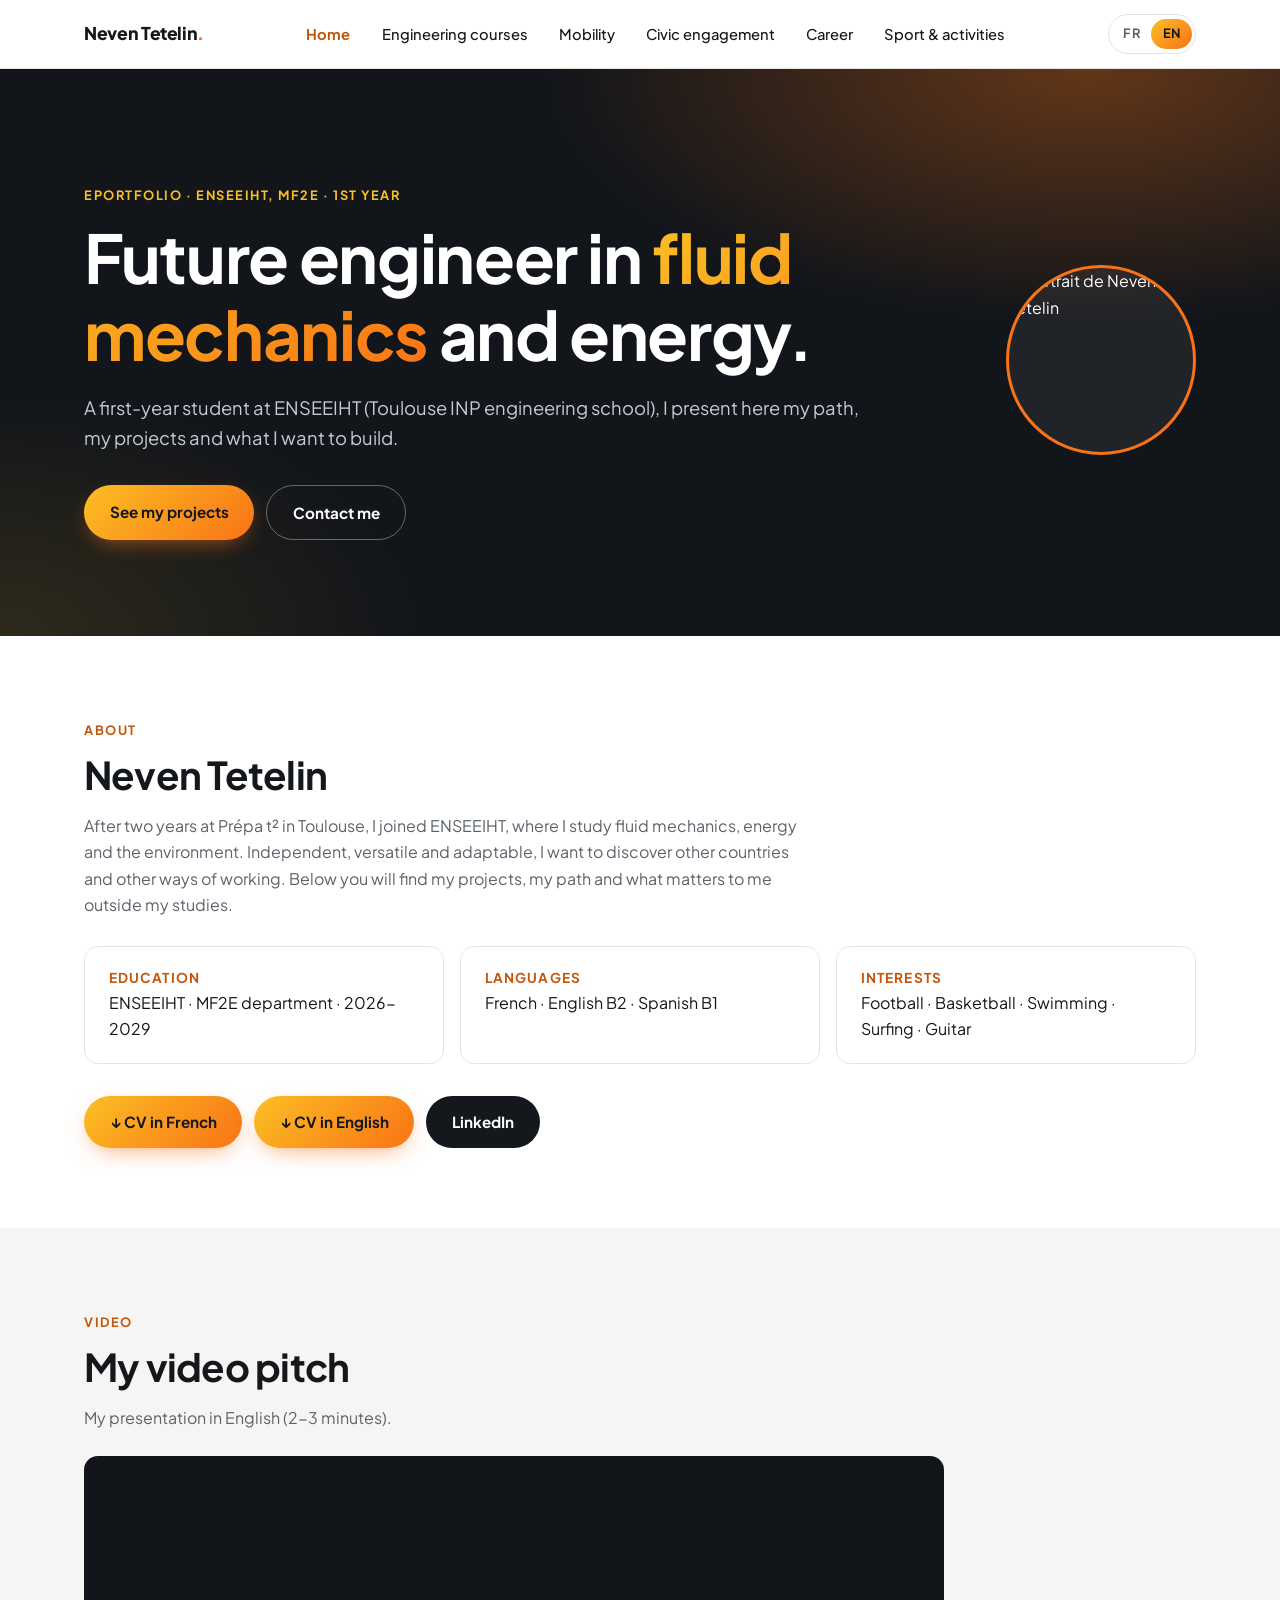
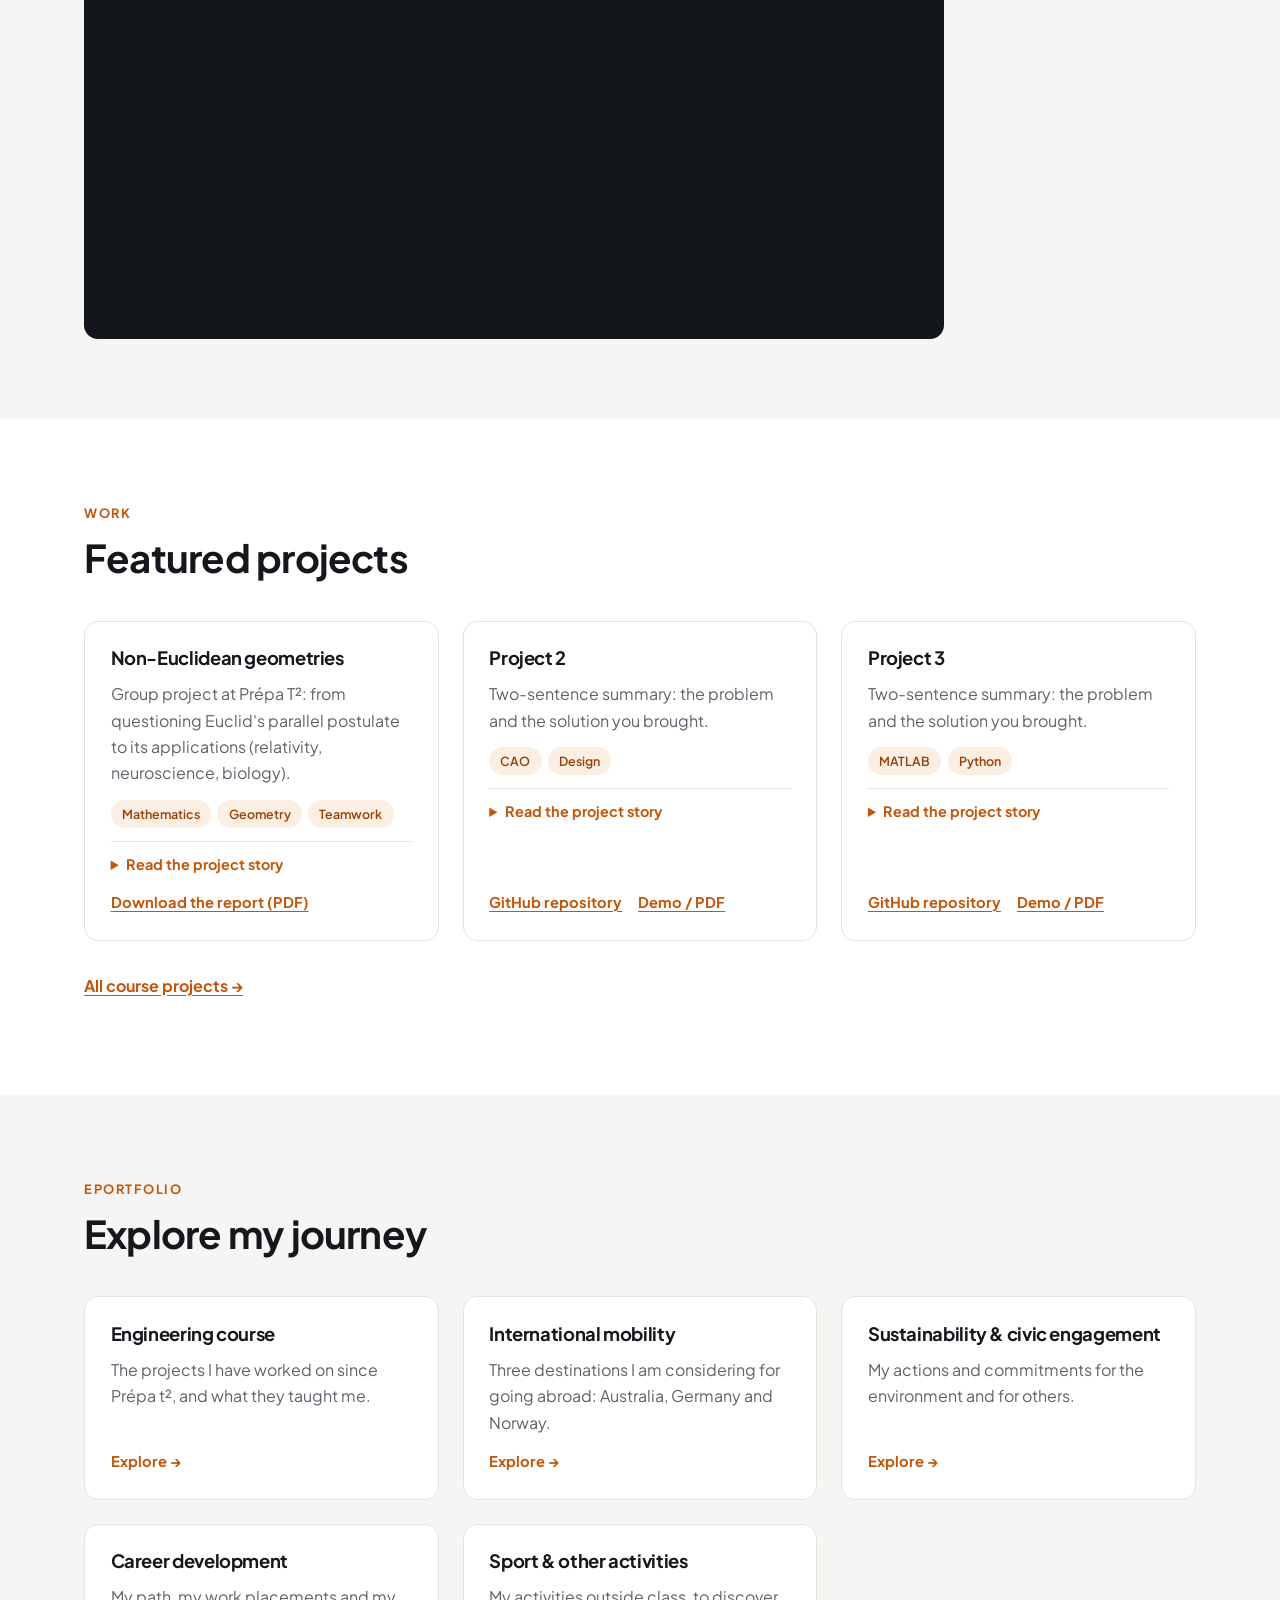
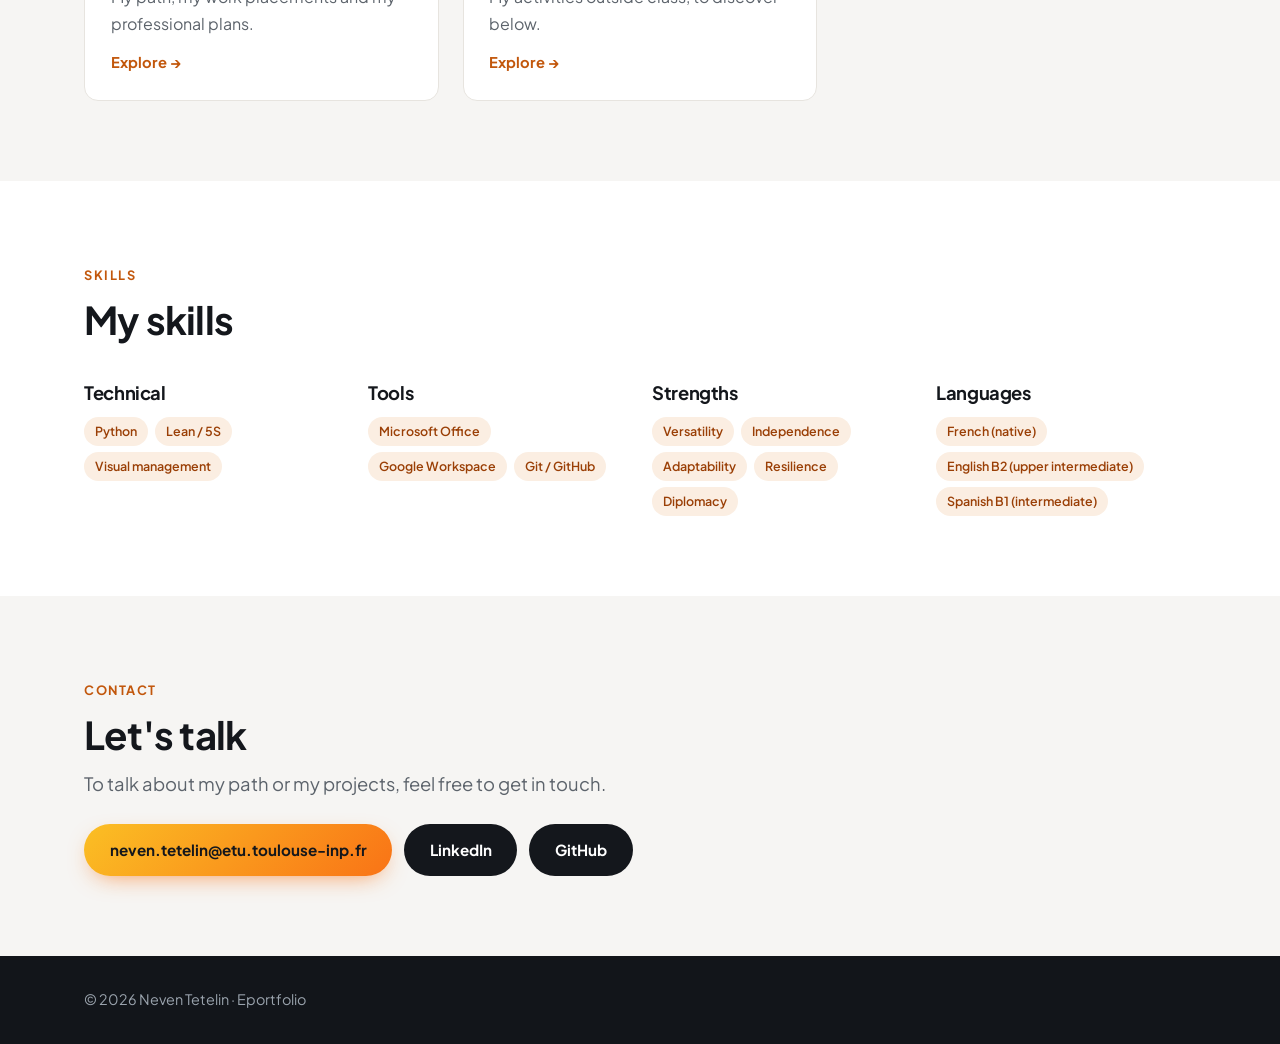
==== index.html @ 9379de65 "Update index.html" ====
<!DOCTYPE html>
<html lang="fr" data-title-fr="Neven Tetelin · Eportfolio" data-title-en="Neven Tetelin · Eportfolio" data-desc-fr="Eportfolio de Neven Tetelin, étudiant ingénieur à l'ENSEEIHT, département MF2E." data-desc-en="Eportfolio of Neven Tetelin, engineering student at ENSEEIHT, MF2E department.">
<head>
  <meta charset="UTF-8">
  <meta name="viewport" content="width=device-width, initial-scale=1">
  <title>Neven Tetelin · Eportfolio</title>
  <meta name="description" content="Eportfolio de Neven Tetelin, étudiant ingénieur à l'ENSEEIHT, département MF2E.">
  <link rel="preconnect" href="https://fonts.googleapis.com">
  <link rel="preconnect" href="https://fonts.gstatic.com" crossorigin>
  <link href="https://fonts.googleapis.com/css2?family=Plus+Jakarta+Sans:wght@400;500;600;700;800&display=swap" rel="stylesheet">
  <link rel="stylesheet" href="main.css">
  <script>(function(){var d=document.documentElement,l;try{l=localStorage.getItem('lang')}catch(e){}if(l!=='fr'&&l!=='en')l=/^fr/i.test(navigator.language)?'fr':'en';d.lang=l;d.classList.add('js')})()</script>
</head>
<body>
  <header class="site-header">
    <div class="wrap bar">
      <a class="brand" href="index.html">Neven Tetelin<span>.</span></a>
      <ul class="menu" id="menu">
      <li><a href="index.html" aria-current="page"><span class="fr">Accueil</span><span class="en">Home</span></a></li>
      <li><a href="cursus.html"><span class="fr">Cursus</span><span class="en">Engineering courses</span></a></li>
      <li><a href="mobilite.html"><span class="fr">Mobilité</span><span class="en">Mobility</span></a></li>
      <li><a href="engagement.html"><span class="fr">Engagement civil</span><span class="en">Civic engagement</span></a></li>
      <li><a href="carriere.html"><span class="fr">Carrière</span><span class="en">Career</span></a></li>
      <li><a href="sport.html"><span class="fr">Sport & activités</span><span class="en">Sport & activities</span></a></li>
      </ul>
      <div class="tools">
        <button class="lang" type="button" aria-label="Switch to English"><span data-l="fr">FR</span><span data-l="en">EN</span></button>
        <button class="toggle" aria-expanded="false" aria-controls="menu"><span></span><span></span><span></span></button>
      </div>
    </div>
  </header>
  <main>
    <section class="hero">
      <div class="wrap">
        <div class="hero-grid">
          <div>
        <span class="eyebrow"><span class="fr">Eportfolio · ENSEEIHT, MF2E · 1re année</span><span class="en">Eportfolio · ENSEEIHT, MF2E · 1st year</span></span>
        <h1><span class="fr">Futur ingénieur en <em>mécanique des fluides</em> et énergétique.</span><span class="en">Future engineer in <em>fluid mechanics</em> and energy.</span></h1>
        <p class="lead"><span class="fr">Étudiant en première année à l'ENSEEIHT, je vous présente ici mon parcours, mes projets et ce que je souhaite construire.</span><span class="en">A first-year student at ENSEEIHT (Toulouse INP engineering school), I present here my path, my projects and what I want to build.</span></p>
        <div class="cta"><a class="btn btn-primary" href="#projets"><span class="fr">Voir mes projets</span><span class="en">See my projects</span></a><a class="btn btn-ghost" href="#contact"><span class="fr">Me contacter</span><span class="en">Contact me</span></a></div>
          </div>
          <figure class="hero-photo">
            <!-- PHOTO : remplace le bloc <div class="placeholder">...</div> par :
                 <img src="images/photo-neven.jpg" alt="Portrait de Neven Tetelin"> -->
            <img src="images/Portrait Neven TETELIN.jpg" alt="Portrait de Neven Tetelin">
          </figure>
        </div>
      </div>
    </section>

    <section id="a-propos">
      <div class="wrap profile">
        <div class="reveal">
          <span class="eyebrow"><span class="fr">À propos</span><span class="en">About</span></span>
          <h2>Neven Tetelin</h2>
          <p><span class="fr">Après deux ans à la Prépa t² de Toulouse, j'ai intégré l'ENSEEIHT, où je me forme à la mécanique des fluides, à l'énergétique et à l'environnement. Autonome, polyvalent et adaptable, j'ai envie de découvrir d'autres pays et d'autres façons de travailler. Vous trouverez plus bas mes projets, mon parcours et ce qui compte pour moi en dehors des études.</span><span class="en">After two years at Prépa t² in Toulouse, I joined ENSEEIHT, where I study fluid mechanics, energy and the environment. Independent, versatile and adaptable, I want to discover other countries and other ways of working. Below you will find my projects, my path and what matters to me outside my studies.</span></p>
          <div class="facts">
            <div class="fact"><strong><span class="fr">Formation</span><span class="en">Education</span></strong><span class="fr">ENSEEIHT · Département MF2E · 2026-2029</span><span class="en">ENSEEIHT · MF2E department · 2026-2029</span></div>
            <div class="fact"><strong><span class="fr">Langues</span><span class="en">Languages</span></strong><span class="fr">Français · Anglais B2 · Espagnol B1</span><span class="en">French · English B2 · Spanish B1</span></div>
            <div class="fact"><strong><span class="fr">Centres d'intérêt</span><span class="en">Interests</span></strong><span class="fr">Football · Basket · Natation · Surf · Guitare</span><span class="en">Football · Basketball · Swimming · Surfing · Guitar</span></div>
          </div>
          <div class="cta actions">
            <a class="btn btn-primary" href="Documents%20Eportfolio/CV_Neven_Tetelin_FR.pdf" download><span class="fr">↓ CV en français</span><span class="en">↓ CV in French</span></a>
            <a class="btn btn-primary" href="Documents%20Eportfolio/CV_Neven_Tetelin_EN.pdf" download><span class="fr">↓ CV en anglais</span><span class="en">↓ CV in English</span></a>
            <a class="btn btn-dark" href="https://www.linkedin.com/in/neven-tetelin-8898a6390" target="_blank" rel="noopener noreferrer">LinkedIn</a>
          </div>
        </div>
      </div>
    </section>

    <section id="video" class="alt">
      <div class="wrap">
        <span class="eyebrow reveal"><span class="fr">Vidéo</span><span class="en">Video</span></span>
        <h2 class="reveal"><span class="fr">Ma présentation en vidéo</span><span class="en">My video pitch</span></h2>
        <p class="reveal" style="color:var(--muted)"><span class="fr">Ma présentation en anglais (2 à 3 minutes).</span><span class="en">My presentation in English (2-3 minutes).</span></p>
        <div class="video reveal">
          <!-- VIDEO : remplace le bloc <div class="placeholder">...</div> par :
               <iframe src="https://www.youtube.com/embed/ID_DE_TA_VIDEO" title="Video pitch" allowfullscreen></iframe> -->
          <iframe src="https://www.youtube.com/embed/1KmlIylDkv8" title="Video pitch" allowfullscreen></iframe>
        </div>
      </div>
    </section>

    <section id="projets">
      <div class="wrap">
        <span class="eyebrow reveal"><span class="fr">Réalisations</span><span class="en">Work</span></span>
        <h2 class="reveal"><span class="fr">Projets à la une</span><span class="en">Featured projects</span></h2>
        <div class="grid reveal">
        <article class="card">
          <h3><span class="fr">Géométries non euclidiennes</span><span class="en">Non-Euclidean geometries</span></h3>
          <p><span class="fr">Projet de groupe à la Prépa T² : de la remise en cause du postulat des parallèles d'Euclide à ses applications (relativité, neurosciences, biologie).</span><span class="en">Group project at Prépa T²: from questioning Euclid's parallel postulate to its applications (relativity, neuroscience, biology).</span></p>
          <ul class="tags"><li><span class="fr">Mathématiques</span><span class="en">Mathematics</span></li><li><span class="fr">Géométrie</span><span class="en">Geometry</span></li><li><span class="fr">Travail d'équipe</span><span class="en">Teamwork</span></li></ul>
          <details><summary><span class="fr">Lire le récit du projet</span><span class="en">Read the project story</span></summary><dl>
            <dt><span class="fr">Contexte</span><span class="en">Context</span></dt><dd><span class="fr">Projet de six étudiants encadré par une tutrice, rendu en avril 2026.</span><span class="en">Six-student project supervised by a tutor, submitted in April 2026.</span></dd>
            <dt><span class="fr">Mon rôle</span><span class="en">My role</span></dt><dd><span class="fr">Recherches individuelles puis mises en commun ; j'ai veillé au respect du timing des séances.</span><span class="en">Individual research then pooling of results; I kept the sessions on schedule.</span></dd>
            <dt><span class="fr">Méthodes</span><span class="en">Methods</span></dt><dd><span class="fr">Recherche bibliographique, démonstrations, modèles de Klein et de Poincaré.</span><span class="en">Literature research, proofs, Klein and Poincaré models.</span></dd>
            <dt><span class="fr">Résultats</span><span class="en">Results</span></dt><dd><span class="fr">Un rapport d'environ 30 pages.</span><span class="en">A report of about 30 pages.</span></dd>
            <dt><span class="fr">Enseignements</span><span class="en">Lessons learned</span></dt><dd><span class="fr">Rendre des concepts abstraits accessibles et s'organiser en équipe.</span><span class="en">Making abstract concepts accessible and organising as a team.</span></dd></dl></details>
          <div class="links"><a href="Documents%20Eportfolio/Projet_G%C3%A9om%C3%A9trie_Non_Euclidienne.pdf" download><span class="fr">Télécharger le rapport (PDF)</span><span class="en">Download the report (PDF)</span></a></div>
        </article>
        <article class="card">
          <h3><span class="fr">Projet 2</span><span class="en">Project 2</span></h3>
          <p><span class="fr">Résumé en deux phrases : le problème posé et la solution apportée.</span><span class="en">Two-sentence summary: the problem and the solution you brought.</span></p>
          <ul class="tags"><li>CAO</li><li><span class="fr">Conception</span><span class="en">Design</span></li></ul>
          <details><summary><span class="fr">Lire le récit du projet</span><span class="en">Read the project story</span></summary><dl>
            <dt><span class="fr">Contexte</span><span class="en">Context</span></dt><dd><span class="fr">Situation de départ, enjeux.</span><span class="en">Starting point and stakes.</span></dd>
            <dt><span class="fr">Mon rôle</span><span class="en">My role</span></dt><dd><span class="fr">Ce que j'ai fait précisément.</span><span class="en">What I did, precisely.</span></dd>
            <dt><span class="fr">Méthodes</span><span class="en">Methods</span></dt><dd><span class="fr">Outils et démarche.</span><span class="en">Tools and approach.</span></dd>
            <dt><span class="fr">Résultats</span><span class="en">Results</span></dt><dd><span class="fr">Livrables et preuves.</span><span class="en">Deliverables and evidence.</span></dd>
            <dt><span class="fr">Enseignements</span><span class="en">Lessons learned</span></dt><dd><span class="fr">Ce que j'ai appris.</span><span class="en">What I learned.</span></dd></dl></details>
          <div class="links"><a href="#"><span class="fr">Dépôt GitHub</span><span class="en">GitHub repository</span></a><a href="#"><span class="fr">Démo / PDF</span><span class="en">Demo / PDF</span></a></div>
        </article>
        <article class="card">
          <h3><span class="fr">Projet 3</span><span class="en">Project 3</span></h3>
          <p><span class="fr">Résumé en deux phrases : le problème posé et la solution apportée.</span><span class="en">Two-sentence summary: the problem and the solution you brought.</span></p>
          <ul class="tags"><li>MATLAB</li><li>Python</li></ul>
          <details><summary><span class="fr">Lire le récit du projet</span><span class="en">Read the project story</span></summary><dl>
            <dt><span class="fr">Contexte</span><span class="en">Context</span></dt><dd><span class="fr">Situation de départ, enjeux.</span><span class="en">Starting point and stakes.</span></dd>
            <dt><span class="fr">Mon rôle</span><span class="en">My role</span></dt><dd><span class="fr">Ce que j'ai fait précisément.</span><span class="en">What I did, precisely.</span></dd>
            <dt><span class="fr">Méthodes</span><span class="en">Methods</span></dt><dd><span class="fr">Outils et démarche.</span><span class="en">Tools and approach.</span></dd>
            <dt><span class="fr">Résultats</span><span class="en">Results</span></dt><dd><span class="fr">Livrables et preuves.</span><span class="en">Deliverables and evidence.</span></dd>
            <dt><span class="fr">Enseignements</span><span class="en">Lessons learned</span></dt><dd><span class="fr">Ce que j'ai appris.</span><span class="en">What I learned.</span></dd></dl></details>
          <div class="links"><a href="#"><span class="fr">Dépôt GitHub</span><span class="en">GitHub repository</span></a><a href="#"><span class="fr">Démo / PDF</span><span class="en">Demo / PDF</span></a></div>
        </article>
        </div>
        <p class="reveal" style="margin-top:2rem"><a href="cursus.html"><strong><span class="fr">Tous les projets du cursus →</span><span class="en">All course projects →</span></strong></a></p>
      </div>
    </section>

    <section id="rubriques" class="alt">
      <div class="wrap">
        <span class="eyebrow reveal">Eportfolio</span>
        <h2 class="reveal"><span class="fr">Explorer mon parcours</span><span class="en">Explore my journey</span></h2>
        <div class="grid reveal">
        <a class="card" href="cursus.html" style="text-decoration:none"><h3 style="color:var(--ink)"><span class="fr">Cursus ingénieur</span><span class="en">Engineering course</span></h3><p><span class="fr">Les projets menés depuis la prépa, et ce qu'ils m'ont appris.</span><span class="en">The projects I have worked on since Prépa t², and what they taught me.</span></p><span class="links"><span class="fr">Découvrir →</span><span class="en">Explore →</span></span></a>
        <a class="card" href="mobilite.html" style="text-decoration:none"><h3 style="color:var(--ink)"><span class="fr">Mobilité internationale</span><span class="en">International mobility</span></h3><p><span class="fr">Trois destinations que j'envisage pour partir à l'étranger : l'Australie, l'Allemagne et la Norvège.</span><span class="en">Three destinations I am considering for going abroad: Australia, Germany and Norway.</span></p><span class="links"><span class="fr">Découvrir →</span><span class="en">Explore →</span></span></a>
        <a class="card" href="engagement.html" style="text-decoration:none"><h3 style="color:var(--ink)"><span class="fr">Développement durable & engagement citoyen</span><span class="en">Sustainability & civic engagement</span></h3><p><span class="fr">Mes actions et engagements en faveur de l'environnement et des autres.</span><span class="en">My actions and commitments for the environment and for others.</span></p><span class="links"><span class="fr">Découvrir →</span><span class="en">Explore →</span></span></a>
        <a class="card" href="carriere.html" style="text-decoration:none"><h3 style="color:var(--ink)"><span class="fr">Développement de carrière</span><span class="en">Career development</span></h3><p><span class="fr">Mon parcours, mes stages et mes projets professionnels.</span><span class="en">My path, my work placements and my professional plans.</span></p><span class="links"><span class="fr">Découvrir →</span><span class="en">Explore →</span></span></a>
        <a class="card" href="sport.html" style="text-decoration:none"><h3 style="color:var(--ink)"><span class="fr">Sport & autres activités</span><span class="en">Sport & other activities</span></h3><p><span class="fr">Mes activités en dehors des cours, à découvrir ci-dessous.</span><span class="en">My activities outside class, to discover below.</span></p><span class="links"><span class="fr">Découvrir →</span><span class="en">Explore →</span></span></a>
        </div>
      </div>
    </section>

    <section id="competences">
      <div class="wrap">
        <span class="eyebrow reveal"><span class="fr">Compétences</span><span class="en">Skills</span></span>
        <h2 class="reveal"><span class="fr">Mes compétences</span><span class="en">My skills</span></h2>
        <div class="skills reveal">
          <div><h3><span class="fr">Techniques</span><span class="en">Technical</span></h3><ul class="tags"><li>Python</li><li>Lean / 5S</li><li><span class="fr">Management visuel</span><span class="en">Visual management</span></li></ul></div>
          <div><h3><span class="fr">Outils</span><span class="en">Tools</span></h3><ul class="tags"><li>Microsoft Office</li><li>Google Workspace</li><li>Git / GitHub</li></ul></div>
          <div><h3><span class="fr">Qualités</span><span class="en">Strengths</span></h3><ul class="tags"><li><span class="fr">Polyvalence</span><span class="en">Versatility</span></li><li><span class="fr">Autonomie</span><span class="en">Independence</span></li><li><span class="fr">Adaptabilité</span><span class="en">Adaptability</span></li><li><span class="fr">Résilience</span><span class="en">Resilience</span></li><li><span class="fr">Diplomatie</span><span class="en">Diplomacy</span></li></ul></div>
          <div><h3><span class="fr">Langues</span><span class="en">Languages</span></h3><ul class="tags"><li><span class="fr">Français (natif)</span><span class="en">French (native)</span></li><li><span class="fr">Anglais B2 (bon niveau)</span><span class="en">English B2 (upper intermediate)</span></li><li><span class="fr">Espagnol B1 (niveau intermédiaire)</span><span class="en">Spanish B1 (intermediate)</span></li></ul></div>
        </div>
      </div>
    </section>

    <section id="contact" class="alt">
      <div class="wrap reveal">
        <span class="eyebrow">Contact</span>
        <h2><span class="fr">Échangeons</span><span class="en">Let's talk</span></h2>
        <p class="lead"><span class="fr">Pour échanger sur mon parcours ou mes projets, n'hésitez pas à me contacter.</span><span class="en">To talk about my path or my projects, feel free to get in touch.</span></p>
        <div class="cta actions" style="margin-top:1.5rem">
          <a class="btn btn-primary" href="mailto:neven.tetelin@etu.toulouse-inp.fr">neven.tetelin@etu.toulouse-inp.fr</a>
          <a class="btn btn-dark" href="https://www.linkedin.com/in/neven-tetelin-8898a6390" target="_blank" rel="noopener noreferrer">LinkedIn</a>
          <a class="btn btn-dark" href="https://github.com/NevenTL" target="_blank" rel="noopener noreferrer">GitHub</a>
        </div>
      </div>
    </section>
  </main>

  <footer>
    <div class="wrap"><p>© <span data-year></span> Neven Tetelin · Eportfolio</p></div>
  </footer>
  <script src="main.js"></script>
</body>
</html>
---- main.css ----
/* ===== Variables : change l'identité du site ici ===== */
:root{--ink:#14171c;--muted:#5c636b;--bg:#fff;--soft:#f6f5f3;--line:#e7e4df;
--accent:#c2570c;--glow:#f97316;--grad:linear-gradient(135deg,#fbbf24,#f97316);
--w:1160px;--r:14px;--font:"Plus Jakarta Sans",system-ui,-apple-system,"Segoe UI",sans-serif}
*{box-sizing:border-box}
html{scroll-behavior:smooth;scroll-padding-top:5rem}
body{margin:0;font-family:var(--font);color:var(--ink);background:var(--bg);line-height:1.65;-webkit-font-smoothing:antialiased}
img{max-width:100%;height:auto}
a{color:var(--accent);text-underline-offset:3px}
a:focus-visible,button:focus-visible,summary:focus-visible{outline:3px solid var(--glow);outline-offset:2px}
.wrap{max-width:var(--w);margin:0 auto;padding:0 1.5rem}
h1,h2,h3{line-height:1.15;letter-spacing:-.02em;margin:0}
h2{font-size:clamp(1.7rem,3.5vw,2.4rem);margin-bottom:.75rem}
h3{font-size:1.15rem}
section{padding:5rem 0}
.alt{background:var(--soft)}
.eyebrow{display:inline-block;font-size:.8rem;font-weight:700;letter-spacing:.12em;text-transform:uppercase;color:var(--accent);margin-bottom:.75rem}
.lead{font-size:1.15rem;color:var(--muted);max-width:60ch;margin:0}

/* ===== Navigation ===== */
.site-header{position:sticky;top:0;z-index:50;background:rgba(255,255,255,.88);backdrop-filter:blur(12px);border-bottom:1px solid var(--line)}
.bar{display:flex;align-items:center;justify-content:space-between;height:68px}
.brand{font-weight:800;font-size:1.1rem;color:var(--ink);text-decoration:none;letter-spacing:-.02em}
.brand span{color:var(--glow)}
.menu{display:flex;gap:.25rem;list-style:none;margin:0;padding:0}
.menu a{display:block;padding:.5rem .85rem;border-radius:8px;color:var(--ink);font-size:.92rem;font-weight:500;text-decoration:none;transition:background .2s}
.menu a:hover{background:var(--soft)}
.menu a[aria-current=page]{color:var(--accent);font-weight:700}
.toggle{display:none;background:none;border:1px solid var(--line);border-radius:8px;padding:.5rem .6rem;cursor:pointer}
.toggle span{display:block;width:20px;height:2px;background:var(--ink);margin:4px 0;transition:.25s}
.toggle[aria-expanded=true] span:nth-child(1){transform:translateY(6px) rotate(45deg)}
.toggle[aria-expanded=true] span:nth-child(2){opacity:0}
.toggle[aria-expanded=true] span:nth-child(3){transform:translateY(-6px) rotate(-45deg)}
@media(max-width:1100px){
.toggle{display:block}
.menu{display:none;position:absolute;top:68px;left:0;right:0;flex-direction:column;background:#fff;padding:.75rem 1.5rem 1rem;border-bottom:1px solid var(--line)}
.menu.open{display:flex}}

/* ===== Hero ===== */
.hero{background:radial-gradient(900px 420px at 85% 0%,rgba(249,115,22,.35),transparent 60%),radial-gradient(700px 400px at 0% 100%,rgba(251,191,36,.12),transparent 60%),#12151a;color:#fff;padding:7rem 0 6rem}
.hero.small{padding:4.5rem 0 3.5rem}
.hero h1{font-size:clamp(2.3rem,6vw,4.2rem);max-width:17ch}
.hero.small h1{font-size:clamp(1.9rem,4.5vw,3rem);max-width:none}
.hero h1 em{font-style:normal;background:var(--grad);-webkit-background-clip:text;background-clip:text;color:transparent}
.hero .eyebrow{color:#fbbf24}
.hero .lead{color:#c5cbd3;margin:1.25rem 0 2rem}
.hero.small .lead{margin-bottom:0}
.cta{display:flex;flex-wrap:wrap;gap:.75rem}
.btn{display:inline-block;padding:.85rem 1.6rem;border:0;border-radius:999px;font:inherit;font-weight:700;font-size:.95rem;text-decoration:none;cursor:pointer;transition:transform .2s,box-shadow .2s,background .2s}
.btn-primary{background:var(--grad);color:var(--ink);box-shadow:0 8px 24px -10px rgba(249,115,22,.8)}
.btn-primary:hover{transform:translateY(-2px);box-shadow:0 14px 30px -10px rgba(249,115,22,.9)}
.btn-ghost{border:1.5px solid rgba(255,255,255,.35);color:#fff}
.btn-ghost:hover{background:rgba(255,255,255,.1)}

/* ===== À propos ===== */
.about{display:grid;grid-template-columns:1.3fr 1fr;gap:3rem;align-items:start}
.about p{color:var(--muted)}
.facts{display:grid;gap:1rem}
.fact{padding:1.25rem 1.5rem;border:1px solid var(--line);border-radius:var(--r);background:#fff}
.fact strong{display:block;color:var(--accent);font-size:.85rem;text-transform:uppercase;letter-spacing:.08em}
@media(max-width:800px){.about,.contact{grid-template-columns:1fr}}

/* ===== Cartes ===== */
.grid{display:grid;grid-template-columns:repeat(auto-fill,minmax(290px,1fr));gap:1.5rem;margin-top:2.5rem}
.card{display:flex;flex-direction:column;gap:.8rem;background:#fff;border:1px solid var(--line);border-radius:var(--r);padding:1.6rem;transition:transform .25s,box-shadow .25s,border-color .25s}
.card:hover{transform:translateY(-4px);box-shadow:0 18px 40px -20px rgba(20,23,28,.3);border-color:#f3c9a6}
.card p{margin:0;color:var(--muted)}
.card.empty{border-style:dashed;background:transparent}
.card.empty:hover{transform:none;box-shadow:none;border-color:var(--line)}
.links{display:flex;flex-wrap:wrap;gap:1rem;margin-top:auto;font-weight:700;font-size:.92rem}
.tags{display:flex;flex-wrap:wrap;gap:.4rem;list-style:none;margin:0;padding:0}
.tags li{font-size:.78rem;font-weight:600;padding:.25rem .7rem;border-radius:999px;background:#fbeee2;color:#9a3f06}
details{border-top:1px solid var(--line);padding-top:.7rem}
summary{cursor:pointer;font-weight:700;font-size:.9rem;color:var(--accent)}
details dl{display:grid;gap:.6rem;margin:.9rem 0 0}
details dt{font-weight:700;font-size:.75rem;text-transform:uppercase;letter-spacing:.08em}
details dd{margin:0;color:var(--muted);font-size:.93rem}
.skills{display:grid;grid-template-columns:repeat(auto-fit,minmax(240px,1fr));gap:1.5rem;margin-top:2.5rem}
.skills h3{margin-bottom:.9rem}
.pills{display:flex;flex-wrap:wrap;gap:.5rem;list-style:none;margin:2rem 0 0;padding:0}
.pills a{display:inline-block;padding:.35rem 1rem;border:1px solid var(--line);border-radius:999px;font-size:.9rem;font-weight:600;color:var(--ink);text-decoration:none;transition:.2s}
.pills a:hover{border-color:var(--glow);color:var(--accent);background:#fff7ed}

/* ===== Contact ===== */
.contact{display:grid;grid-template-columns:1fr 1.2fr;gap:3rem}
.contact ul{list-style:none;padding:0;margin:1.5rem 0 0;display:grid;gap:.6rem;font-weight:600}
form{display:grid;gap:1rem}
label{display:grid;gap:.35rem;font-weight:600;font-size:.9rem}
input,textarea{font:inherit;padding:.8rem 1rem;border:1px solid var(--line);border-radius:10px;background:#fff;color:var(--ink)}
input:focus,textarea:focus{outline:3px solid #fed7aa;border-color:var(--glow)}
form .btn{justify-self:start}

/* ===== Pied de page ===== */
footer{background:#12151a;color:#9aa3ad;padding:2rem 0;font-size:.9rem}
footer p{margin:0}

/* ===== Animations au scroll ===== */
.js .reveal{opacity:0;transform:translateY(18px);transition:opacity .6s ease,transform .6s ease}
.js .reveal.in{opacity:1;transform:none}
@media(prefers-reduced-motion:reduce){*{transition:none!important;scroll-behavior:auto!important}.js .reveal{opacity:1;transform:none}}
@media(max-width:600px){section{padding:3.5rem 0}.hero{padding:4.5rem 0 4rem}}

/* ===== Langues FR / EN ===== */
html[lang=fr] .en,html[lang=en] .fr{display:none}
.tools{display:flex;align-items:center;gap:.5rem}
.lang{display:inline-flex;align-items:center;padding:.2rem;border:1px solid var(--line);border-radius:999px;background:#fff;font:inherit;cursor:pointer;transition:border-color .2s}
.lang:hover{border-color:var(--glow)}
.lang:focus-visible{outline:3px solid var(--glow);outline-offset:2px}
.lang span{padding:.3rem .7rem;border-radius:999px;font-size:.8rem;font-weight:700;letter-spacing:.04em;color:var(--muted);transition:background .25s,color .25s}
.lang span.on{background:var(--grad);color:var(--ink)}

/* ===== Boutons de rubrique sur fond sombre (hero) ===== */
.hero .pills a{color:#e8ebef;border-color:rgba(255,255,255,.35);background:transparent}
.hero .pills a:hover,.hero .pills a:focus-visible{color:var(--ink);background:var(--grad);border-color:transparent}

/* ===== Chiffres clés (durées de pratique) ===== */
.card p.stat{font-size:1.7rem;font-weight:800;letter-spacing:-.02em;line-height:1.1;color:var(--accent)}

/* ===== Présentation : photo, boutons, vidéo ===== */
.hero-grid{display:grid;grid-template-columns:1fr auto;gap:3rem;align-items:center}
.hero-photo{margin:0;width:190px;aspect-ratio:1;border-radius:50%;overflow:hidden;border:3px solid var(--glow);background:rgba(255,255,255,.06)}
.hero-photo img{width:100%;height:100%;object-fit:cover;display:block}
.placeholder{width:100%;height:100%;display:flex;flex-direction:column;align-items:center;justify-content:center;gap:.6rem;color:var(--muted);font-weight:600;font-size:.85rem;border:2px dashed #d8d3cc;border-radius:inherit}
.placeholder svg{width:72px;height:72px;fill:#cfc9c1}
.hero-photo .placeholder{border:0;color:#c5cbd3}
.hero-photo .placeholder svg{width:64px;height:64px;fill:rgba(255,255,255,.4)}
.profile p{color:var(--muted);max-width:60ch}
.profile .facts{grid-template-columns:repeat(auto-fit,minmax(220px,1fr));margin:1.75rem 0 2rem}
.profile .actions{margin-top:0}
.video{max-width:860px;margin-top:1.5rem;aspect-ratio:16/9;border-radius:var(--r);overflow:hidden;background:#12151a}
.video iframe,.video video{width:100%;height:100%;border:0;display:block}
.video .placeholder{color:#9aa3ad;border-color:#3a414b}
.video .placeholder svg{fill:#f97316;width:64px;height:64px}
.btn-dark{background:var(--ink);color:#fff}
.btn-dark:hover{background:#2b3139;color:#fff;transform:translateY(-2px)}
.btn-primary:hover{background:var(--grad)}
@media(max-width:800px){.hero-grid{grid-template-columns:1fr;gap:1.75rem}.hero-photo{order:-1;width:140px}}
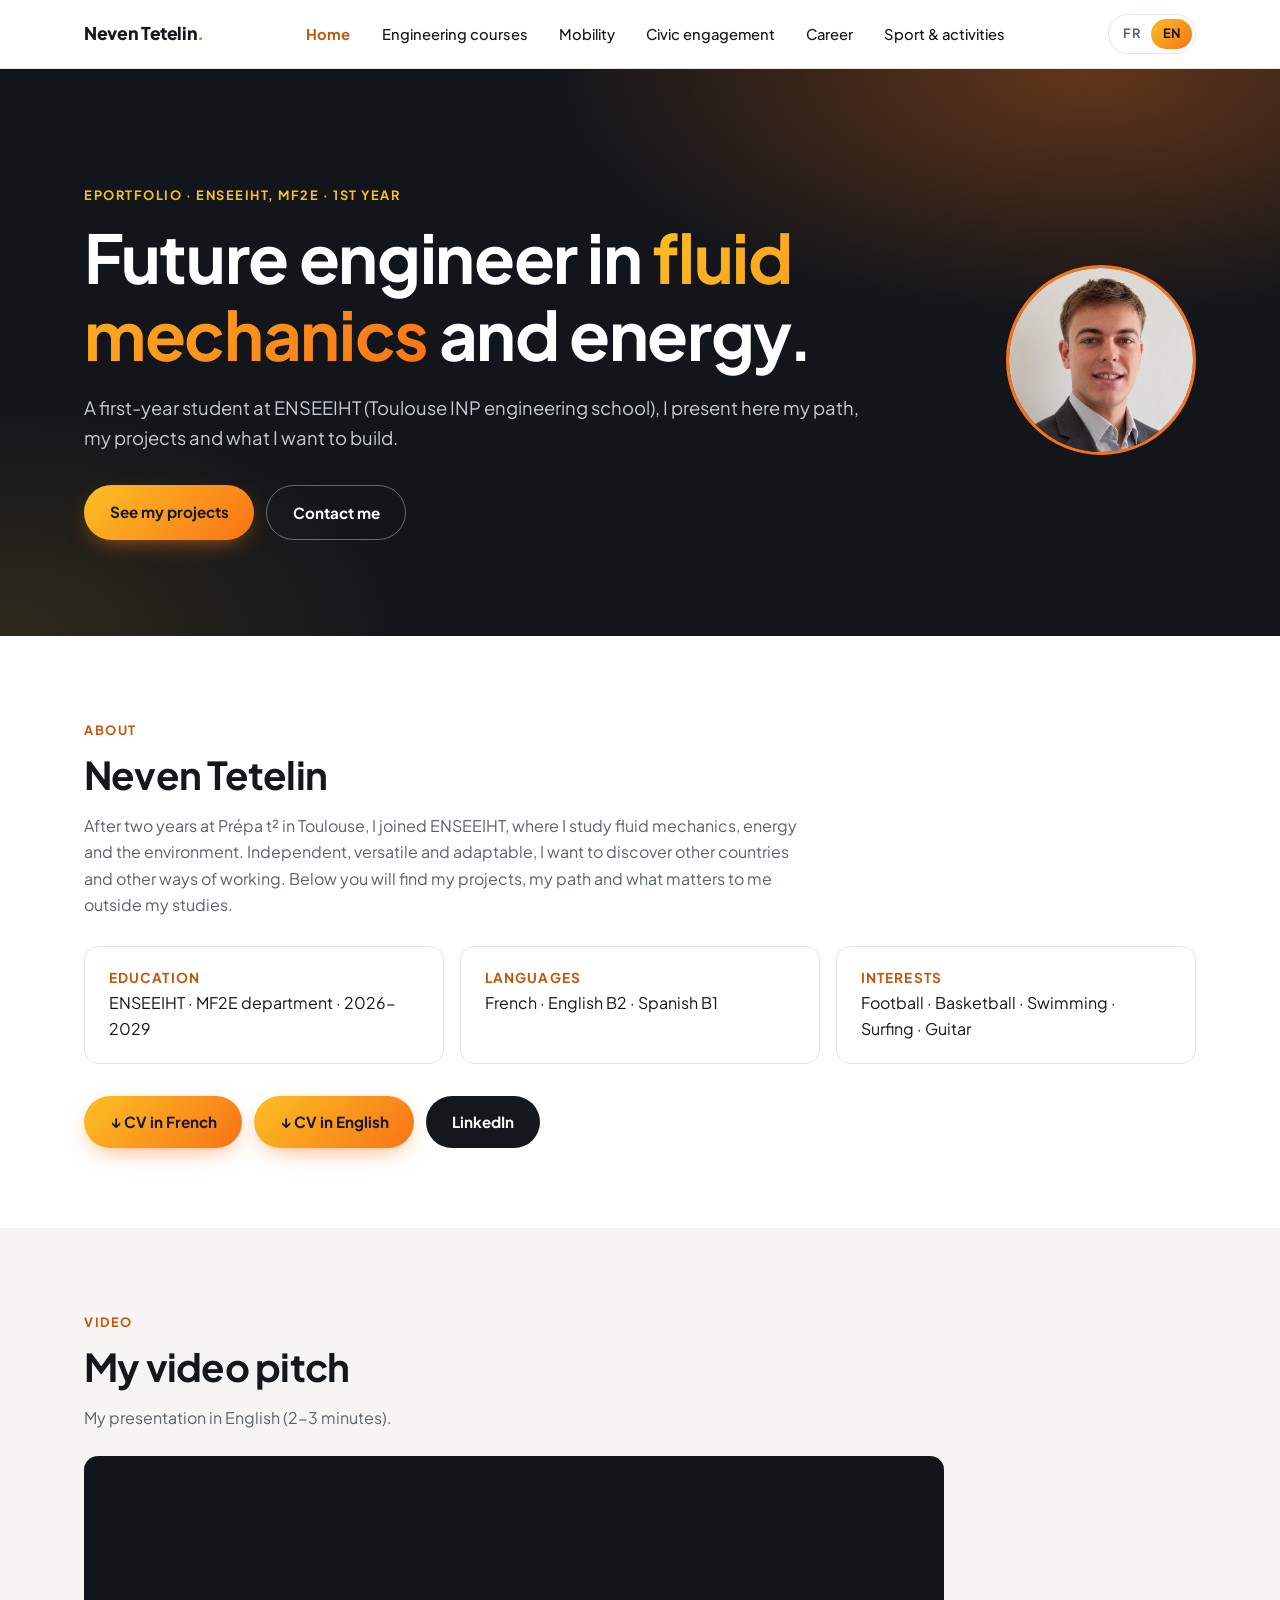
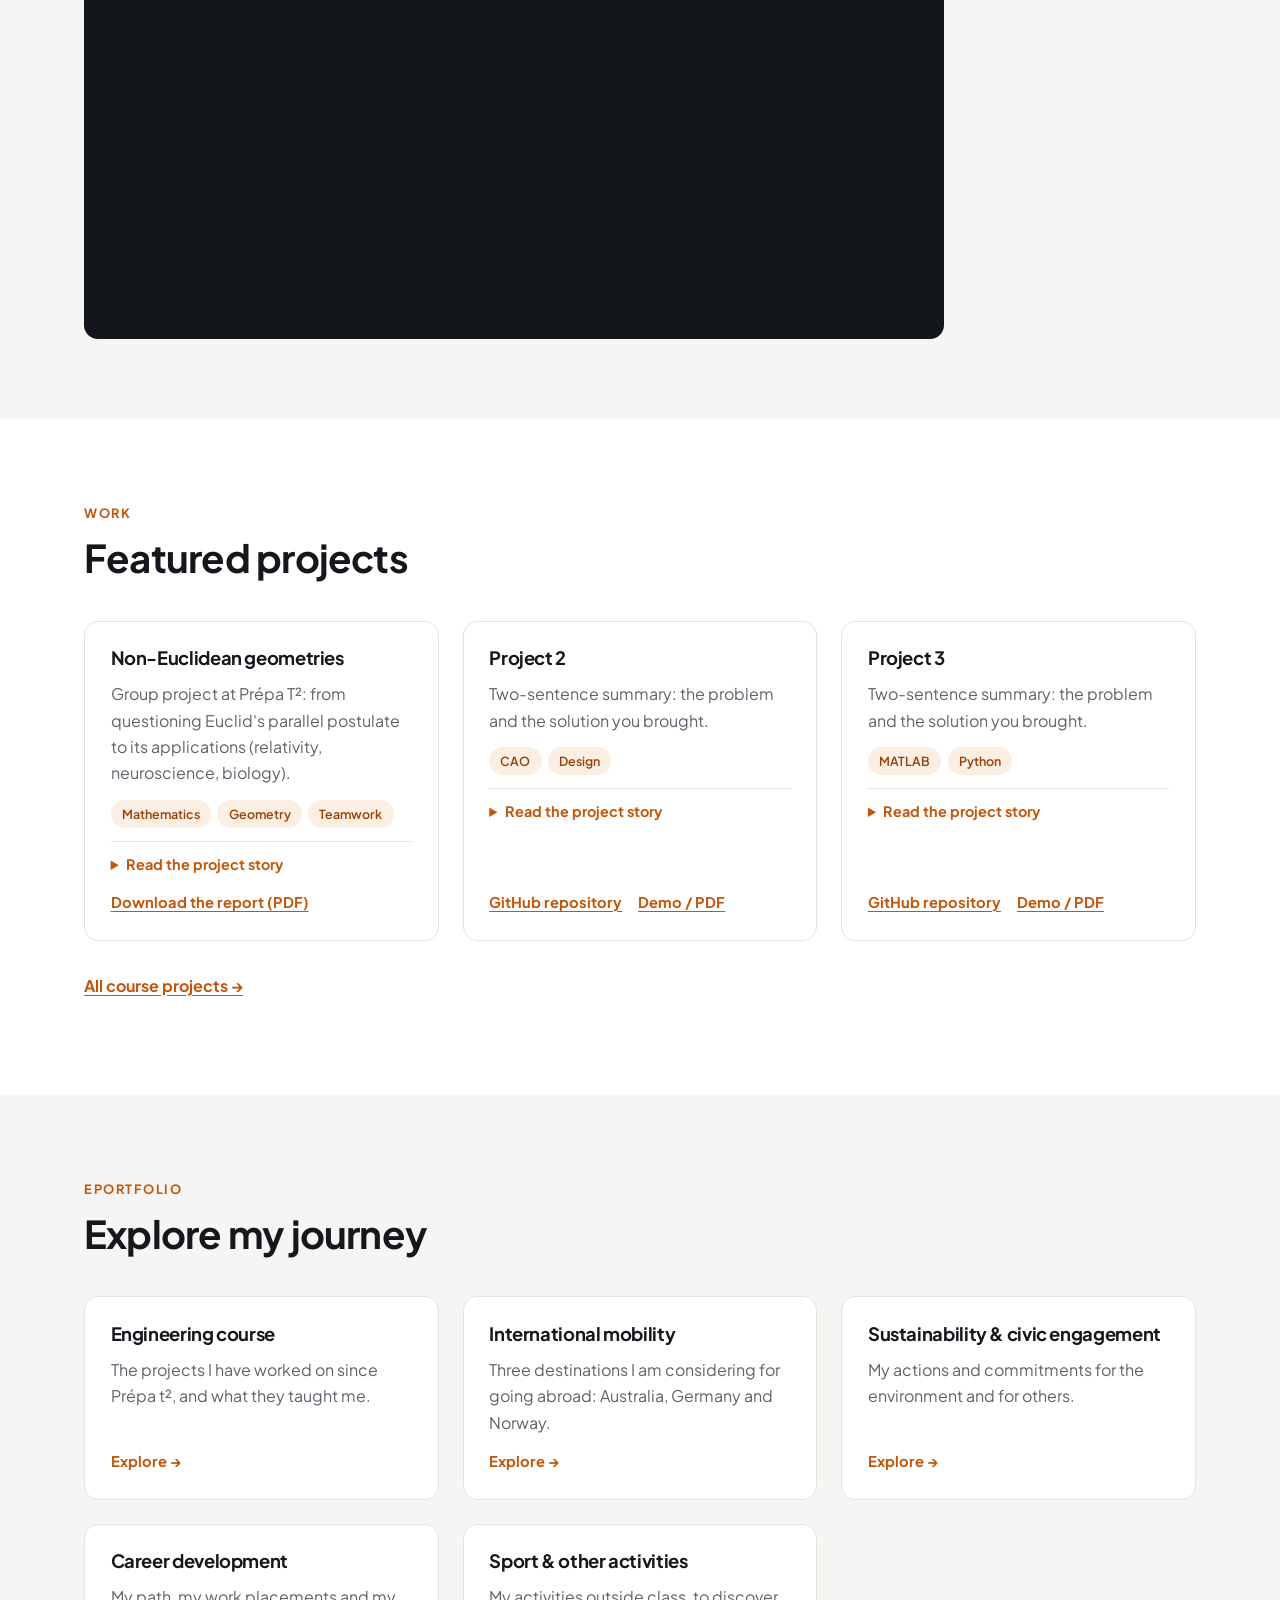
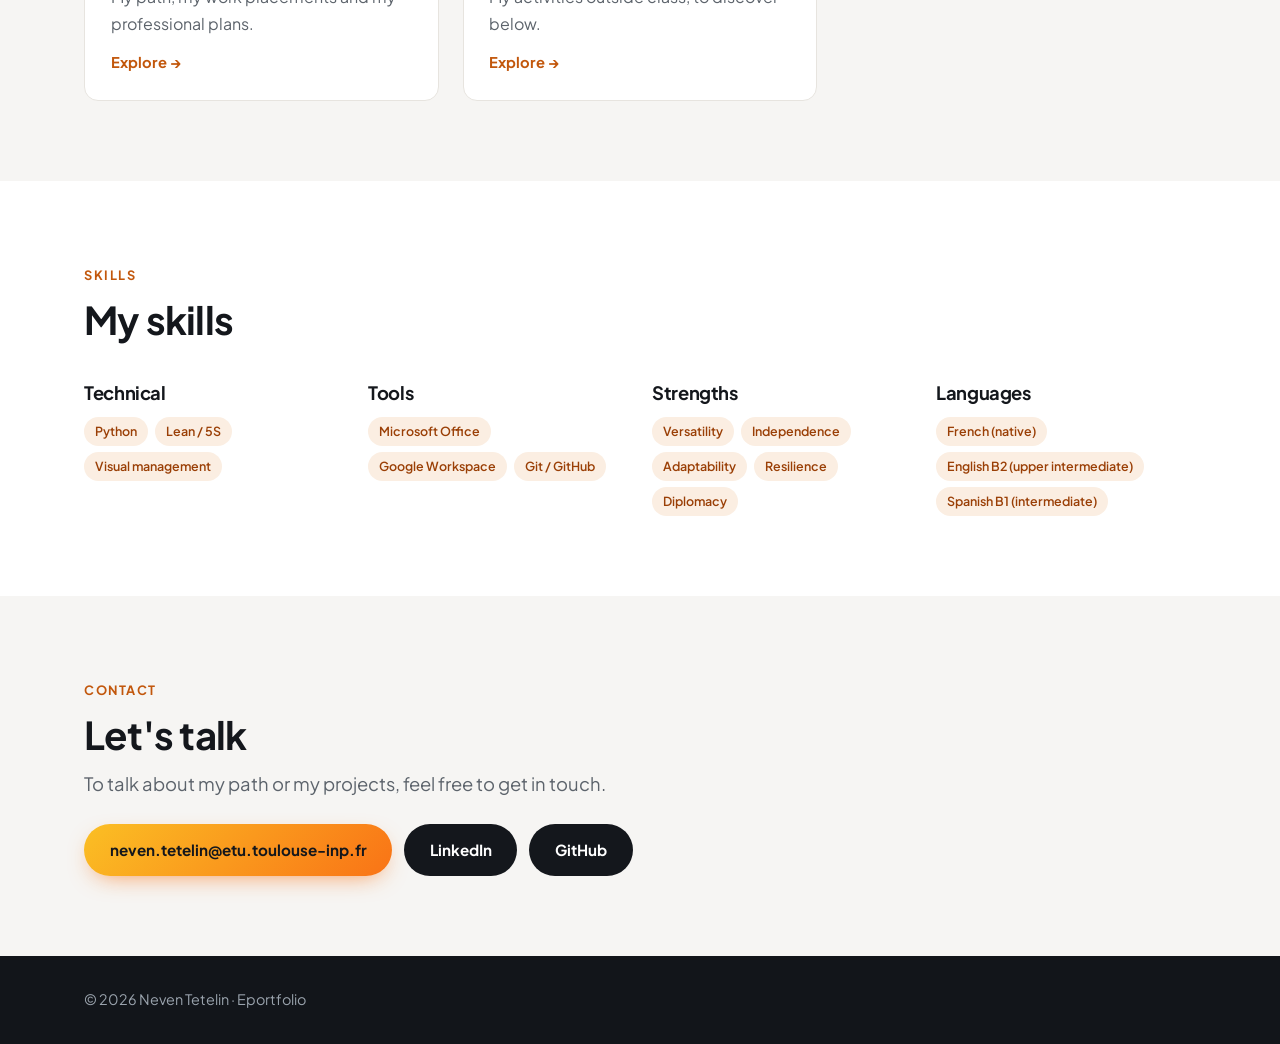
==== commit fd6daf89: "Update index.html" ====
--- a/index.html
+++ b/index.html
@@ -42,7 +42,7 @@
           <figure class="hero-photo">
             <!-- PHOTO : remplace le bloc <div class="placeholder">...</div> par :
                  <img src="images/photo-neven.jpg" alt="Portrait de Neven Tetelin"> -->
-            <img src="images/Portrait Neven TETELIN.jpg" alt="Portrait de Neven Tetelin">
+            <img src="Documents Eportfolio/photo-neven.jpg" alt="Portrait de Neven Tetelin">
           </figure>
         </div>
       </div>
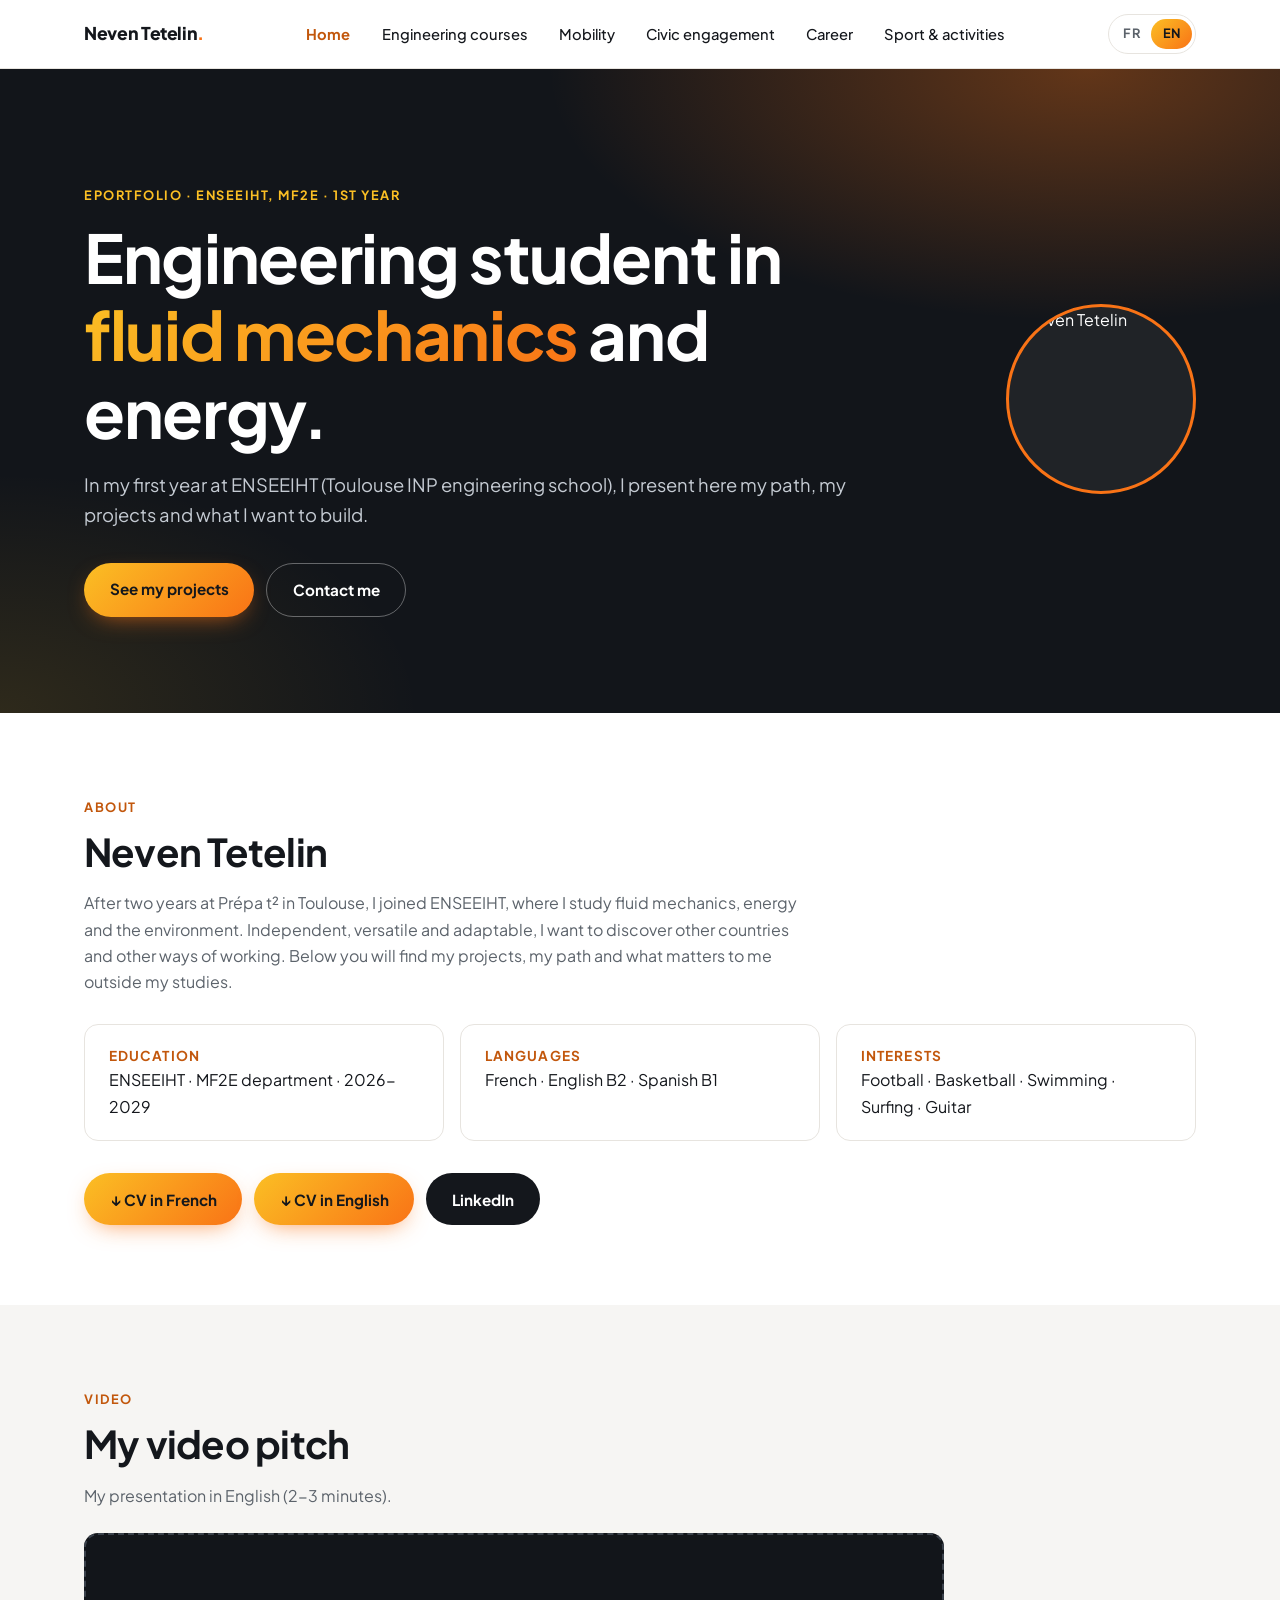
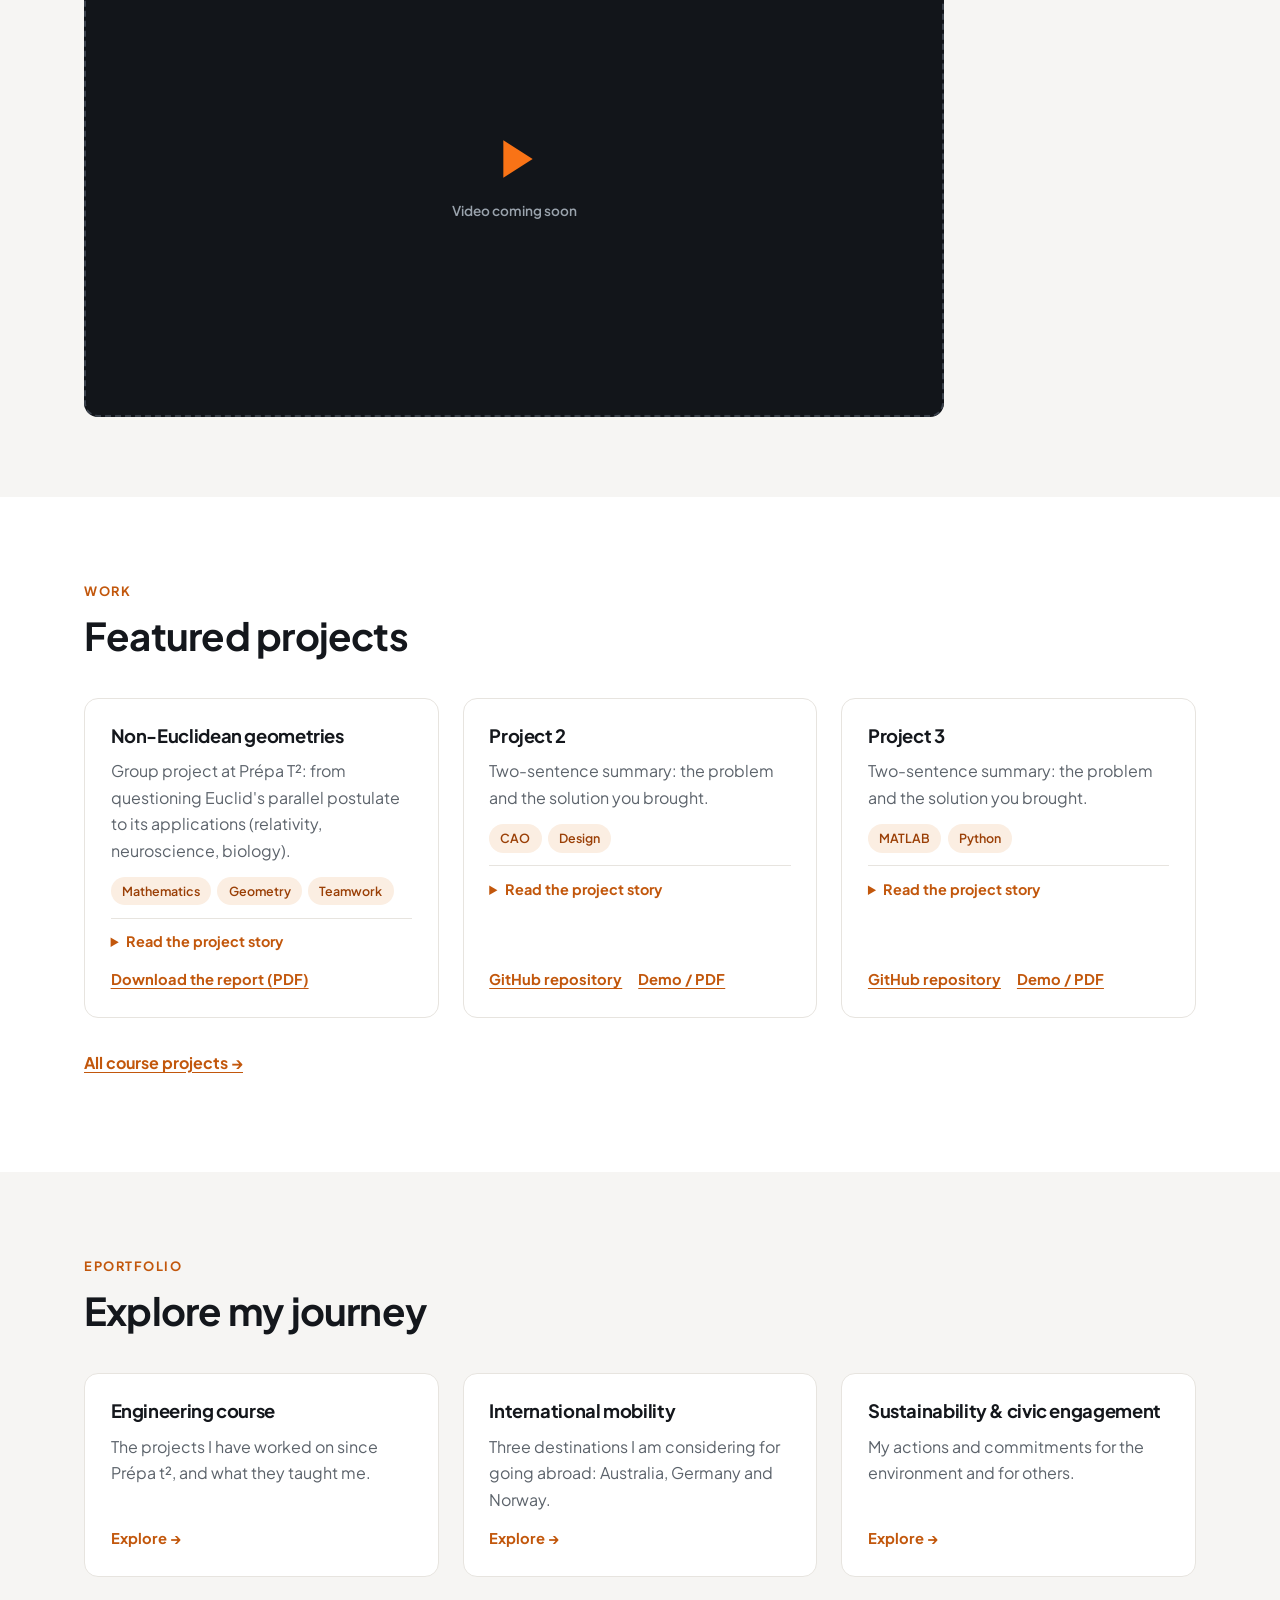
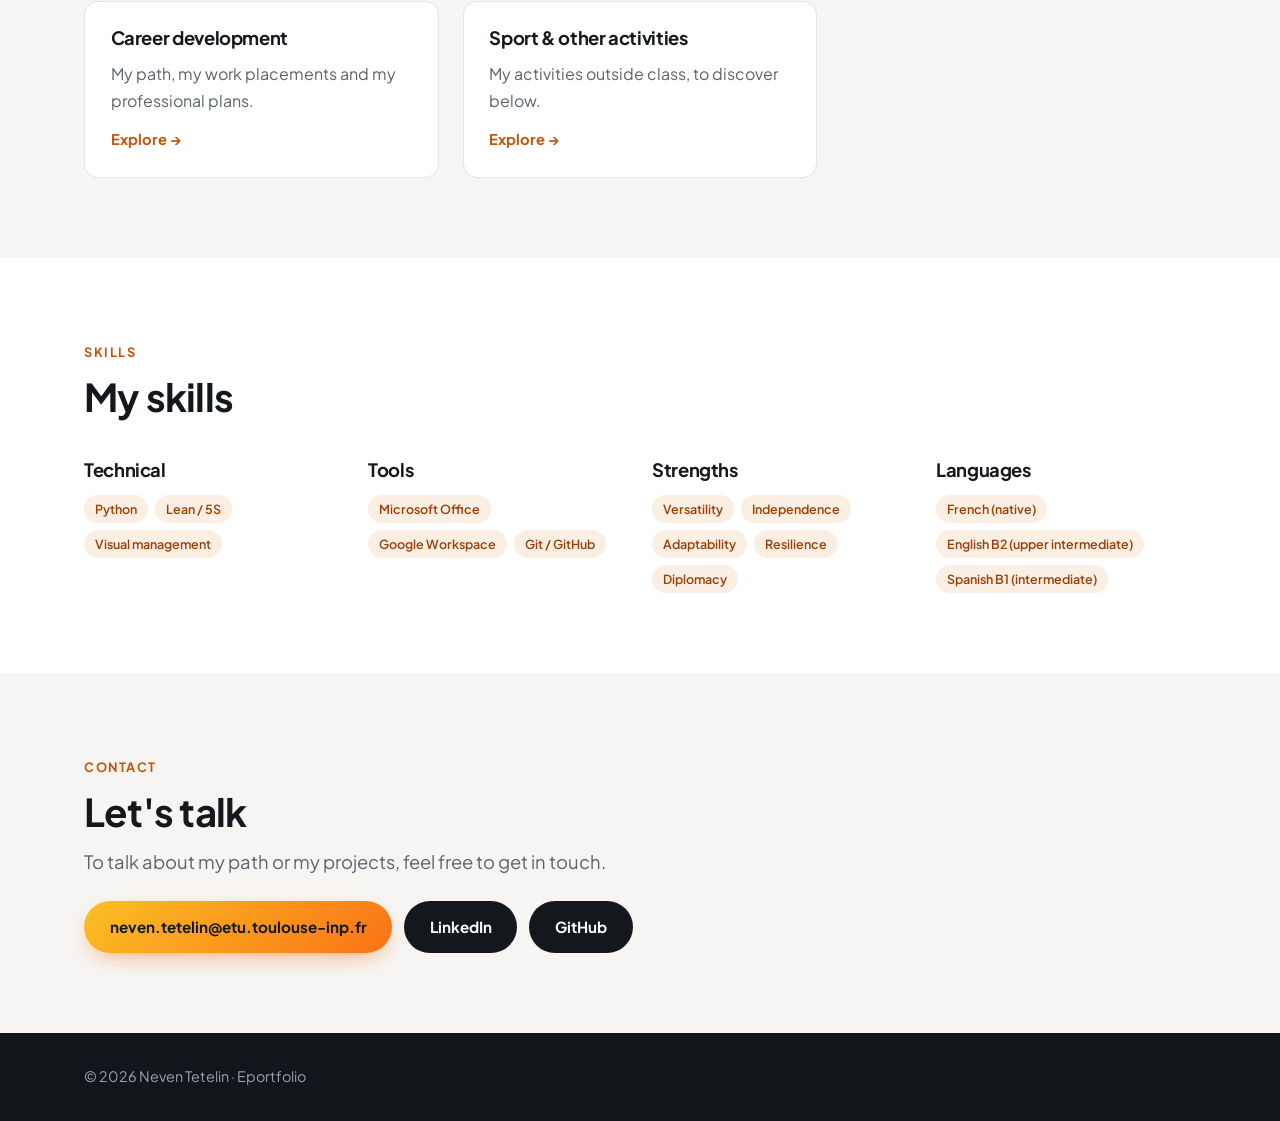
==== commit f247a132: "Update index.html" ====
--- a/index.html
+++ b/index.html
@@ -35,14 +35,12 @@
         <div class="hero-grid">
           <div>
         <span class="eyebrow"><span class="fr">Eportfolio · ENSEEIHT, MF2E · 1re année</span><span class="en">Eportfolio · ENSEEIHT, MF2E · 1st year</span></span>
-        <h1><span class="fr">Futur ingénieur en <em>mécanique des fluides</em> et énergétique.</span><span class="en">Future engineer in <em>fluid mechanics</em> and energy.</span></h1>
-        <p class="lead"><span class="fr">Étudiant en première année à l'ENSEEIHT, je vous présente ici mon parcours, mes projets et ce que je souhaite construire.</span><span class="en">A first-year student at ENSEEIHT (Toulouse INP engineering school), I present here my path, my projects and what I want to build.</span></p>
+        <h1><span class="fr">Étudiant ingénieur en <em>mécanique des fluides</em> et énergétique.</span><span class="en">Engineering student in <em>fluid mechanics</em> and energy.</span></h1>
+        <p class="lead"><span class="fr">En première année à l'ENSEEIHT, je vous présente ici mon parcours, mes projets et ce que je souhaite construire.</span><span class="en">In my first year at ENSEEIHT (Toulouse INP engineering school), I present here my path, my projects and what I want to build.</span></p>
         <div class="cta"><a class="btn btn-primary" href="#projets"><span class="fr">Voir mes projets</span><span class="en">See my projects</span></a><a class="btn btn-ghost" href="#contact"><span class="fr">Me contacter</span><span class="en">Contact me</span></a></div>
           </div>
           <figure class="hero-photo">
-            <!-- PHOTO : remplace le bloc <div class="placeholder">...</div> par :
-                 <img src="images/photo-neven.jpg" alt="Portrait de Neven Tetelin"> -->
-            <img src="Documents Eportfolio/photo-neven.jpg" alt="Portrait de Neven Tetelin">
+            <img src="images/photo-neven.jpg" alt="Neven Tetelin" width="600" height="600">
           </figure>
         </div>
       </div>
@@ -76,7 +74,10 @@
         <div class="video reveal">
           <!-- VIDEO : remplace le bloc <div class="placeholder">...</div> par :
                <iframe src="https://www.youtube.com/embed/ID_DE_TA_VIDEO" title="Video pitch" allowfullscreen></iframe> -->
-          <iframe src="https://www.youtube.com/embed/1KmlIylDkv8" title="Video pitch" allowfullscreen></iframe>
+          <div class="placeholder">
+            <svg viewBox="0 0 24 24" aria-hidden="true"><path d="M8 5v14l11-7z"/></svg>
+            <span><span class="fr">Vidéo à venir</span><span class="en">Video coming soon</span></span>
+          </div>
         </div>
       </div>
     </section>
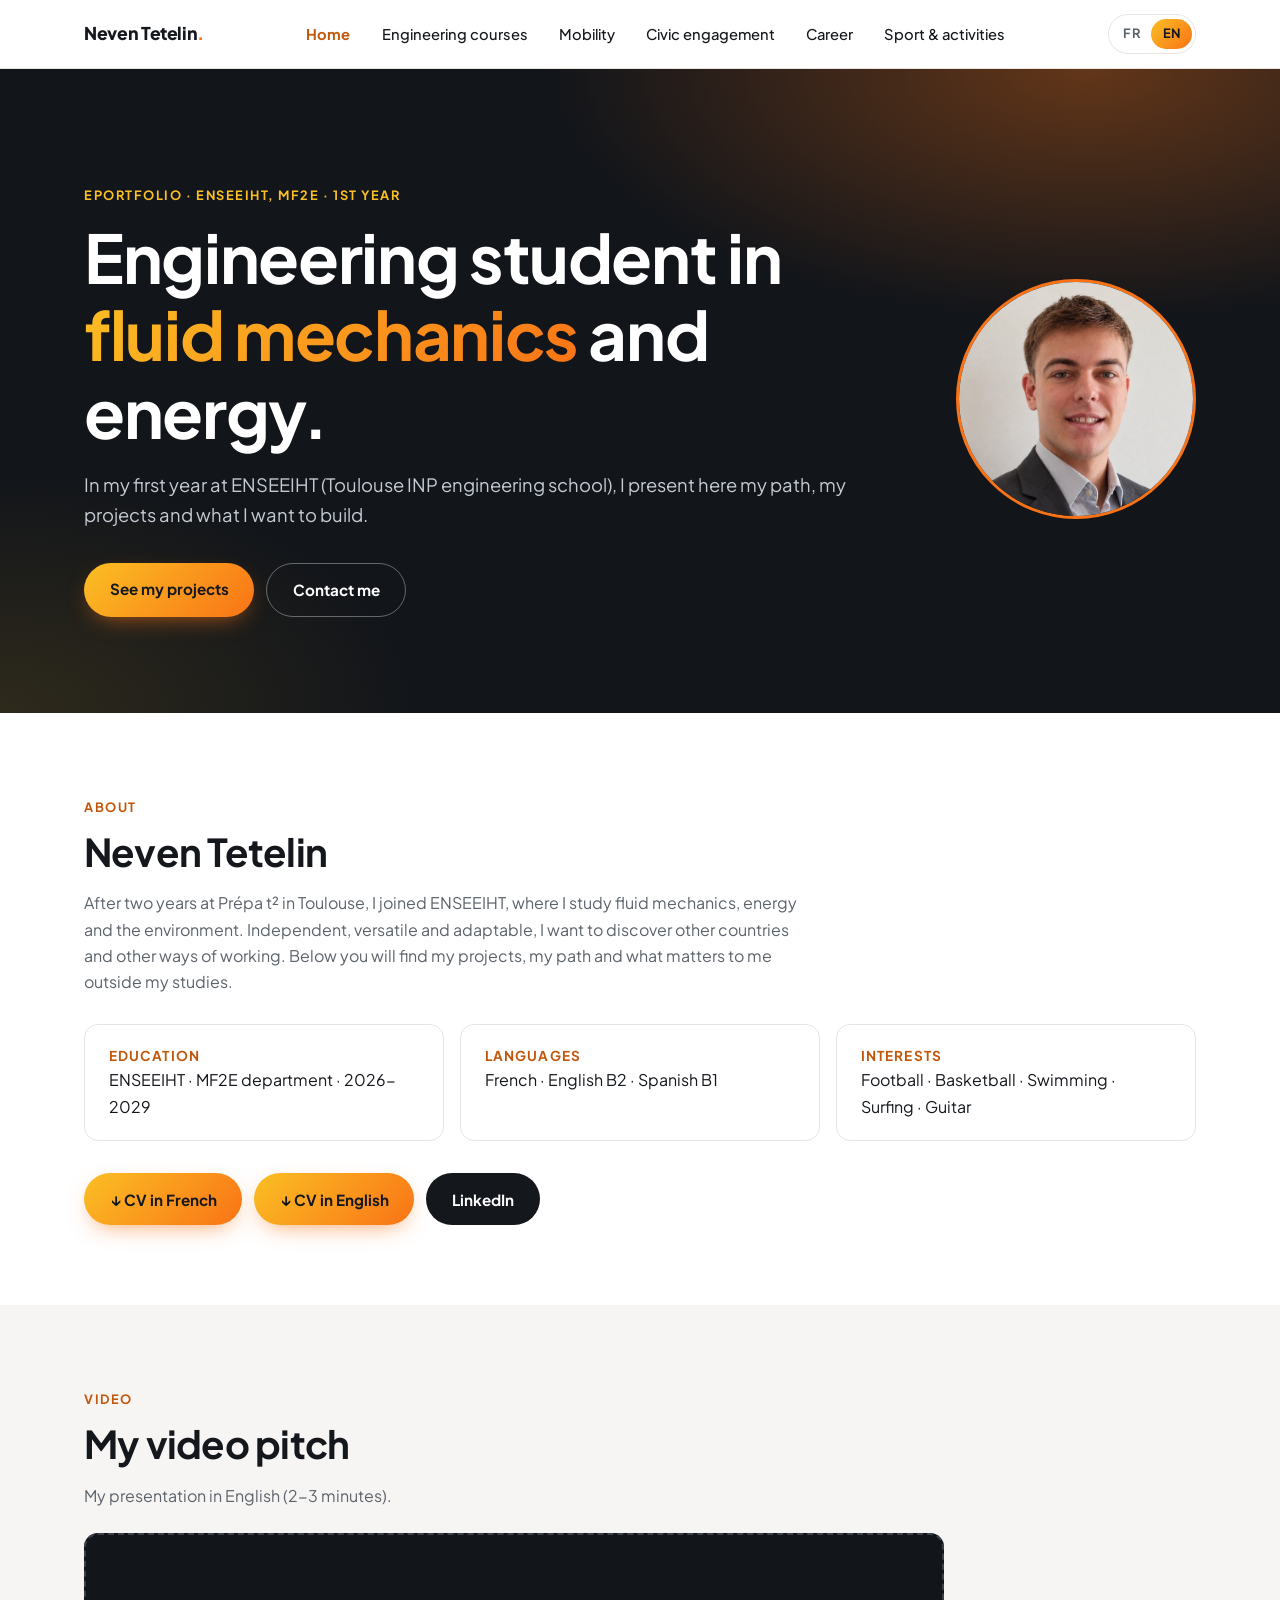
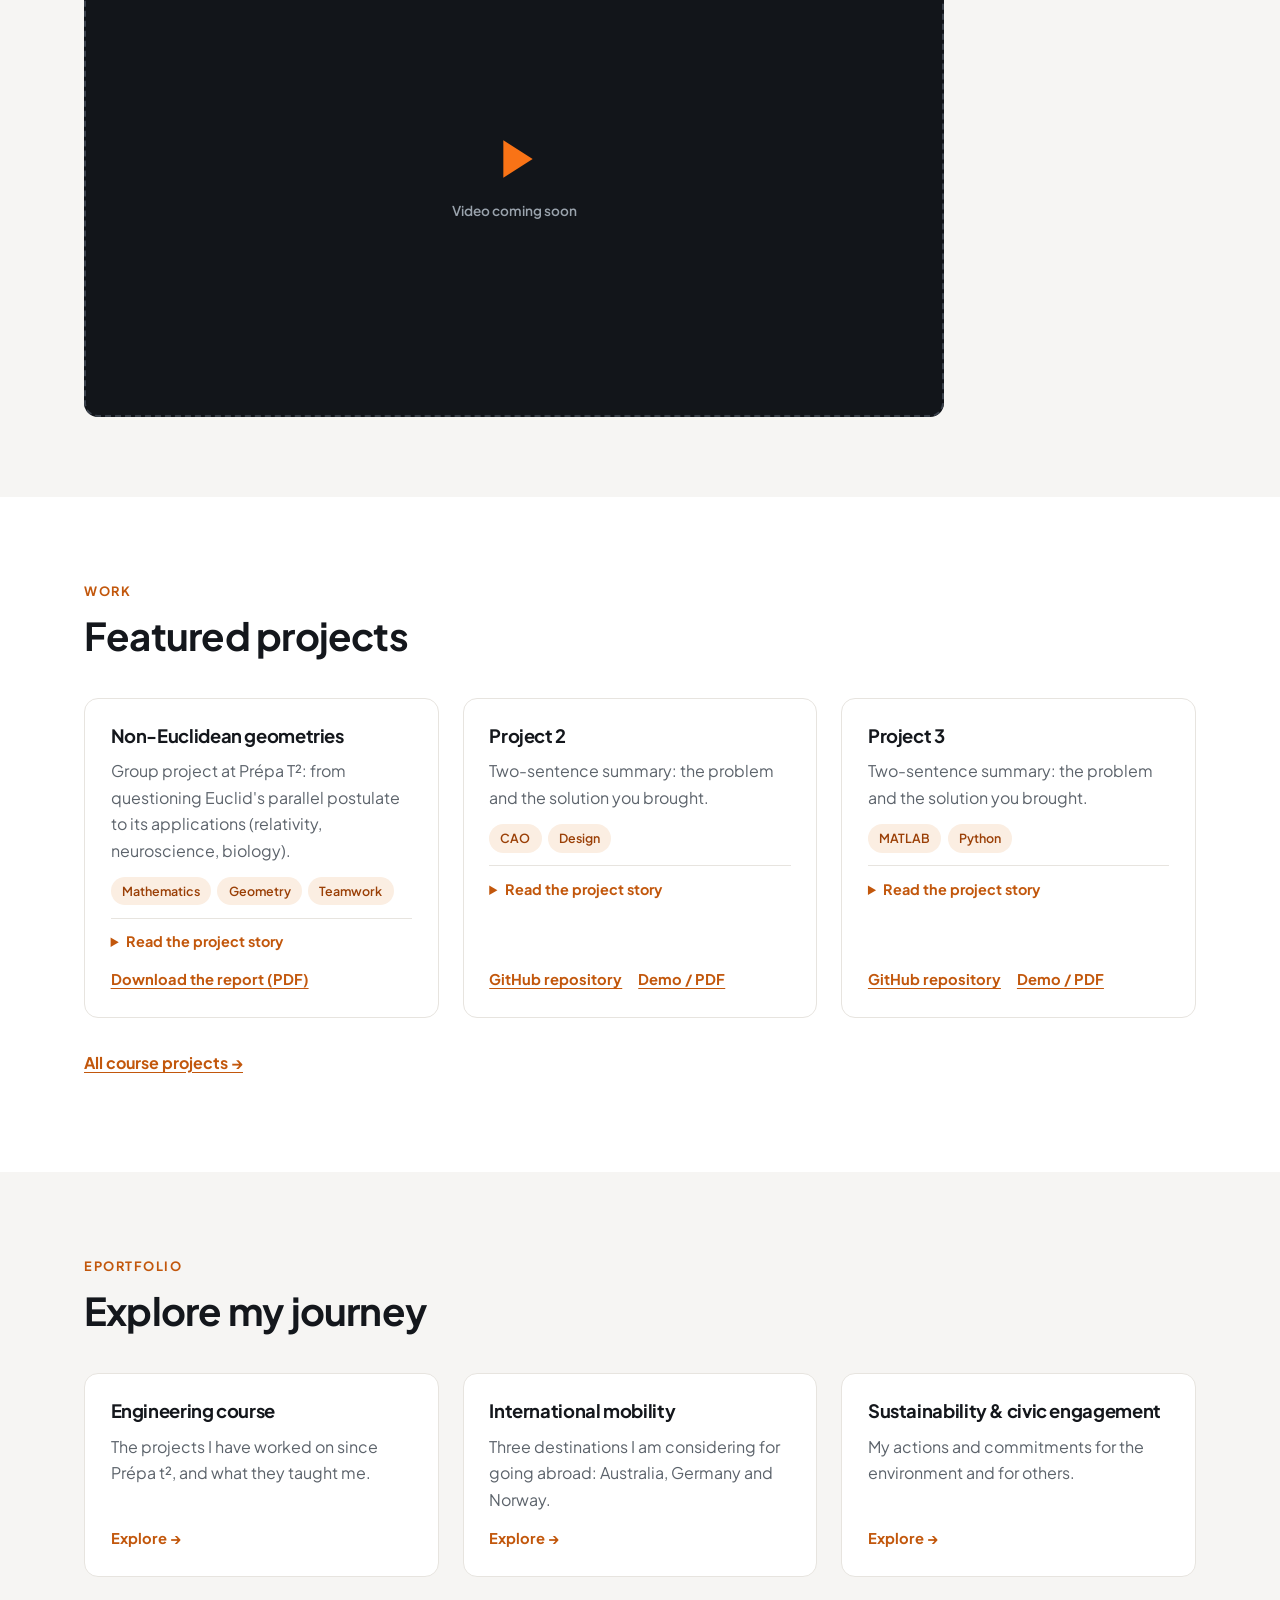
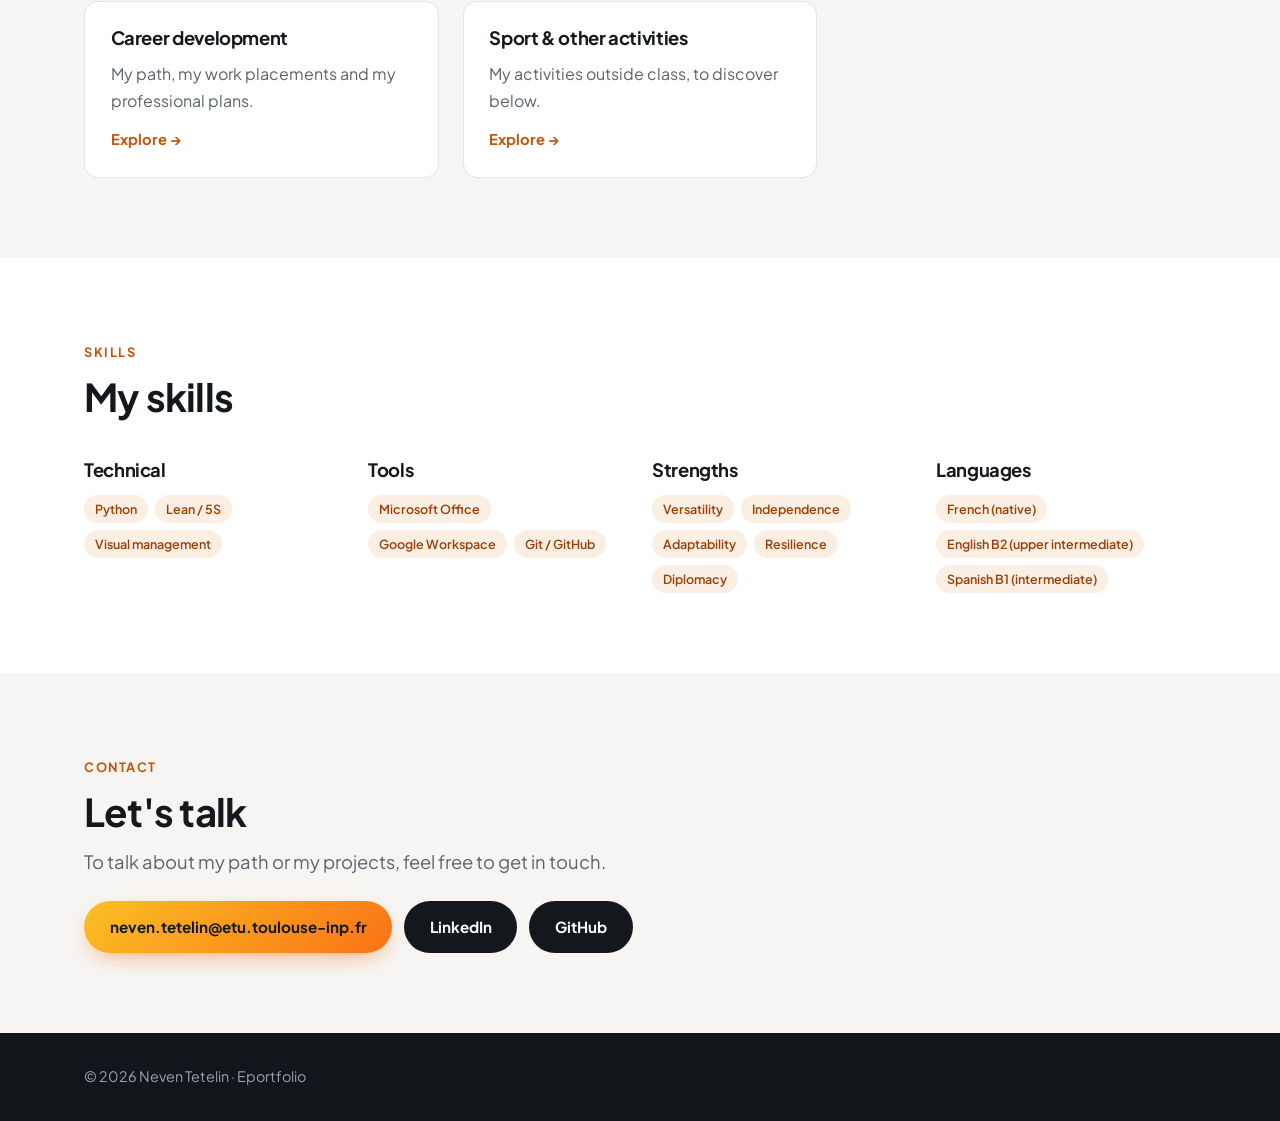
==== commit b2f1e978: "Update index.html" ====
--- a/index.html
+++ b/index.html
@@ -40,7 +40,7 @@
         <div class="cta"><a class="btn btn-primary" href="#projets"><span class="fr">Voir mes projets</span><span class="en">See my projects</span></a><a class="btn btn-ghost" href="#contact"><span class="fr">Me contacter</span><span class="en">Contact me</span></a></div>
           </div>
           <figure class="hero-photo">
-            <img src="images/photo-neven.jpg" alt="Neven Tetelin" width="600" height="600">
+            <img src="Documents%20Eportfolio/photo-neven.jpg" alt="Neven Tetelin" width="600" height="600">
           </figure>
         </div>
       </div>
@@ -58,8 +58,8 @@
             <div class="fact"><strong><span class="fr">Centres d'intérêt</span><span class="en">Interests</span></strong><span class="fr">Football · Basket · Natation · Surf · Guitare</span><span class="en">Football · Basketball · Swimming · Surfing · Guitar</span></div>
           </div>
           <div class="cta actions">
-            <a class="btn btn-primary" href="Documents%20Eportfolio/CV_Neven_Tetelin_FR.pdf" download><span class="fr">↓ CV en français</span><span class="en">↓ CV in French</span></a>
-            <a class="btn btn-primary" href="Documents%20Eportfolio/CV_Neven_Tetelin_EN.pdf" download><span class="fr">↓ CV en anglais</span><span class="en">↓ CV in English</span></a>
+            <a class="btn btn-primary" href="Documents%20Eportfolio/CV%20TETELIN%20Neven%20Fran%C3%A7ais.pdf" download><span class="fr">↓ CV en français</span><span class="en">↓ CV in French</span></a>
+            <a class="btn btn-primary" href="Documents%20Eportfolio/CV%20TETELIN%20Neven%20English.pdf" download><span class="fr">↓ CV en anglais</span><span class="en">↓ CV in English</span></a>
             <a class="btn btn-dark" href="https://www.linkedin.com/in/neven-tetelin-8898a6390" target="_blank" rel="noopener noreferrer">LinkedIn</a>
           </div>
         </div>
--- a/main.css
+++ b/main.css
@@ -118,7 +118,7 @@
 
 /* ===== Présentation : photo, boutons, vidéo ===== */
 .hero-grid{display:grid;grid-template-columns:1fr auto;gap:3rem;align-items:center}
-.hero-photo{margin:0;width:190px;aspect-ratio:1;border-radius:50%;overflow:hidden;border:3px solid var(--glow);background:rgba(255,255,255,.06)}
+.hero-photo{margin:0;width:240px;aspect-ratio:1;border-radius:50%;overflow:hidden;border:3px solid var(--glow);background:rgba(255,255,255,.06)}
 .hero-photo img{width:100%;height:100%;object-fit:cover;display:block}
 .placeholder{width:100%;height:100%;display:flex;flex-direction:column;align-items:center;justify-content:center;gap:.6rem;color:var(--muted);font-weight:600;font-size:.85rem;border:2px dashed #d8d3cc;border-radius:inherit}
 .placeholder svg{width:72px;height:72px;fill:#cfc9c1}
@@ -134,4 +134,4 @@
 .btn-dark{background:var(--ink);color:#fff}
 .btn-dark:hover{background:#2b3139;color:#fff;transform:translateY(-2px)}
 .btn-primary:hover{background:var(--grad)}
-@media(max-width:800px){.hero-grid{grid-template-columns:1fr;gap:1.75rem}.hero-photo{order:-1;width:140px}}
+@media(max-width:800px){.hero-grid{grid-template-columns:1fr;gap:1.75rem}.hero-photo{order:-1;width:170px}}
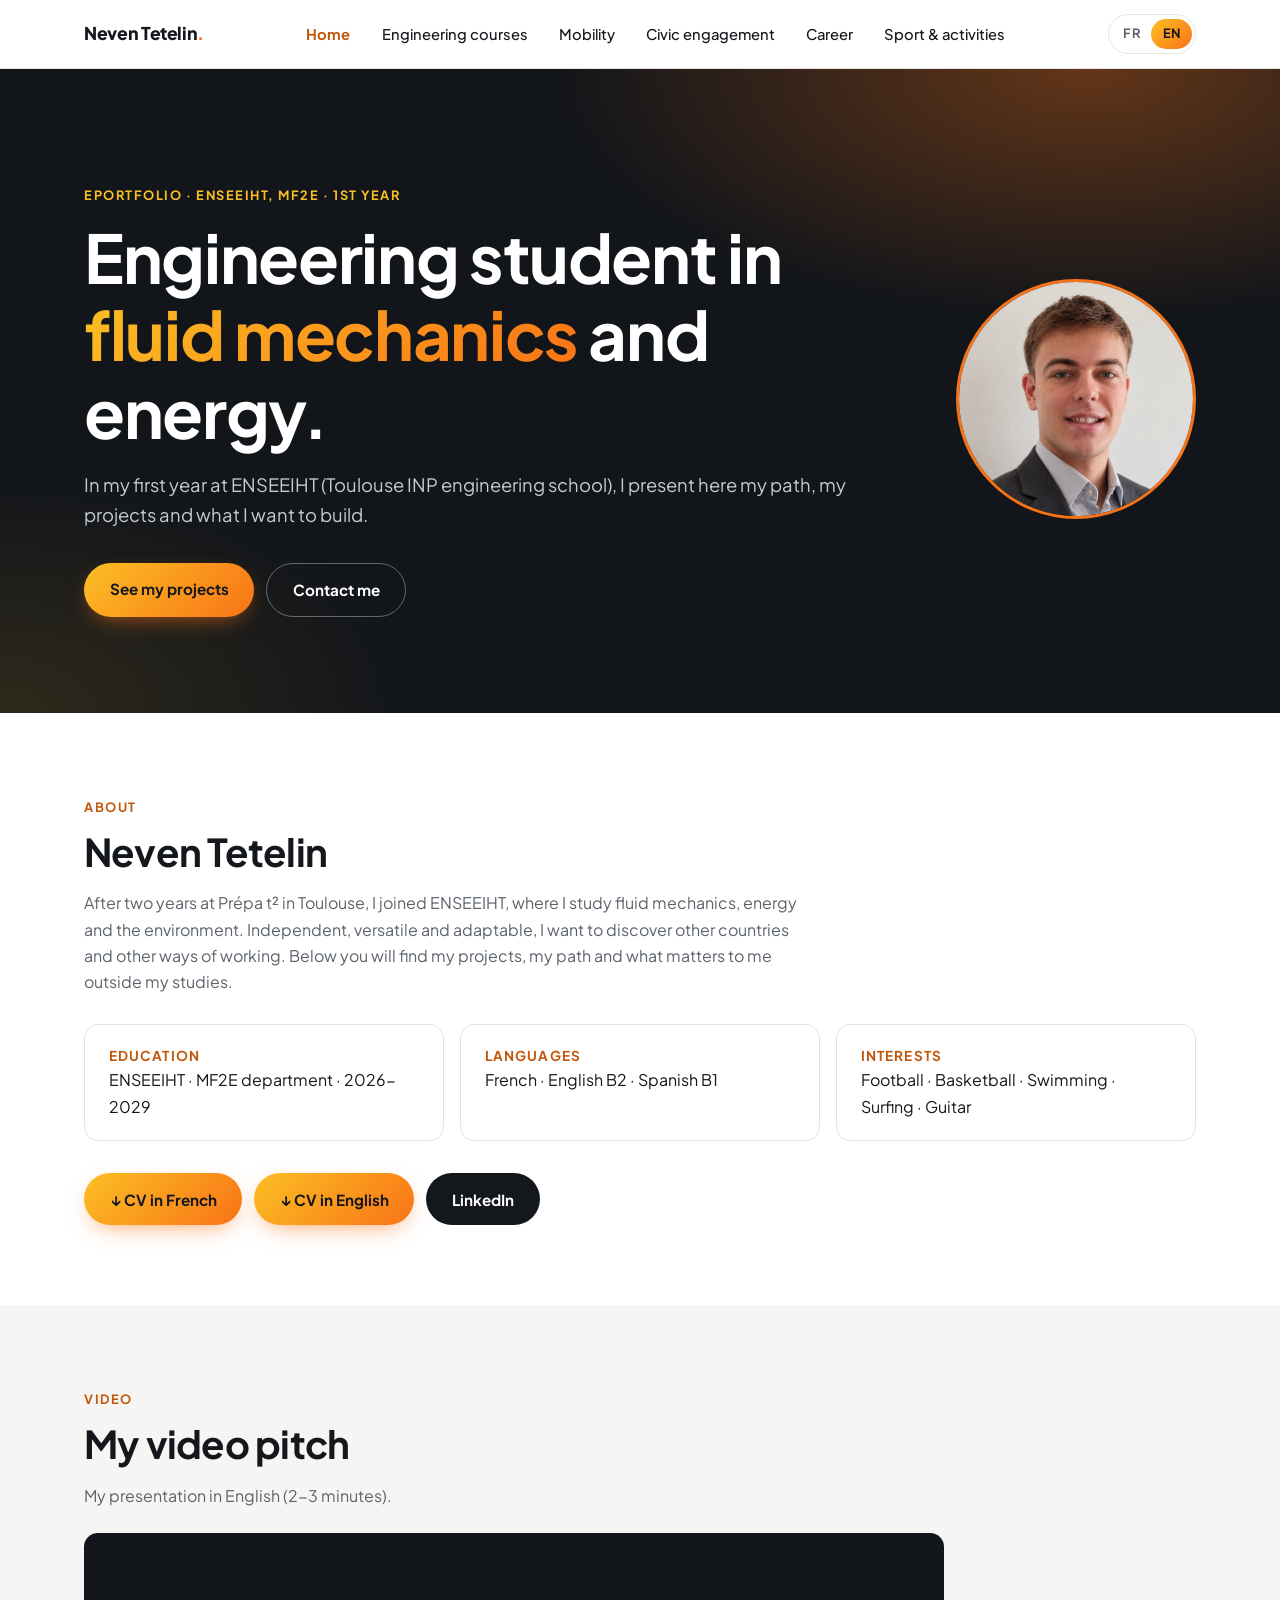
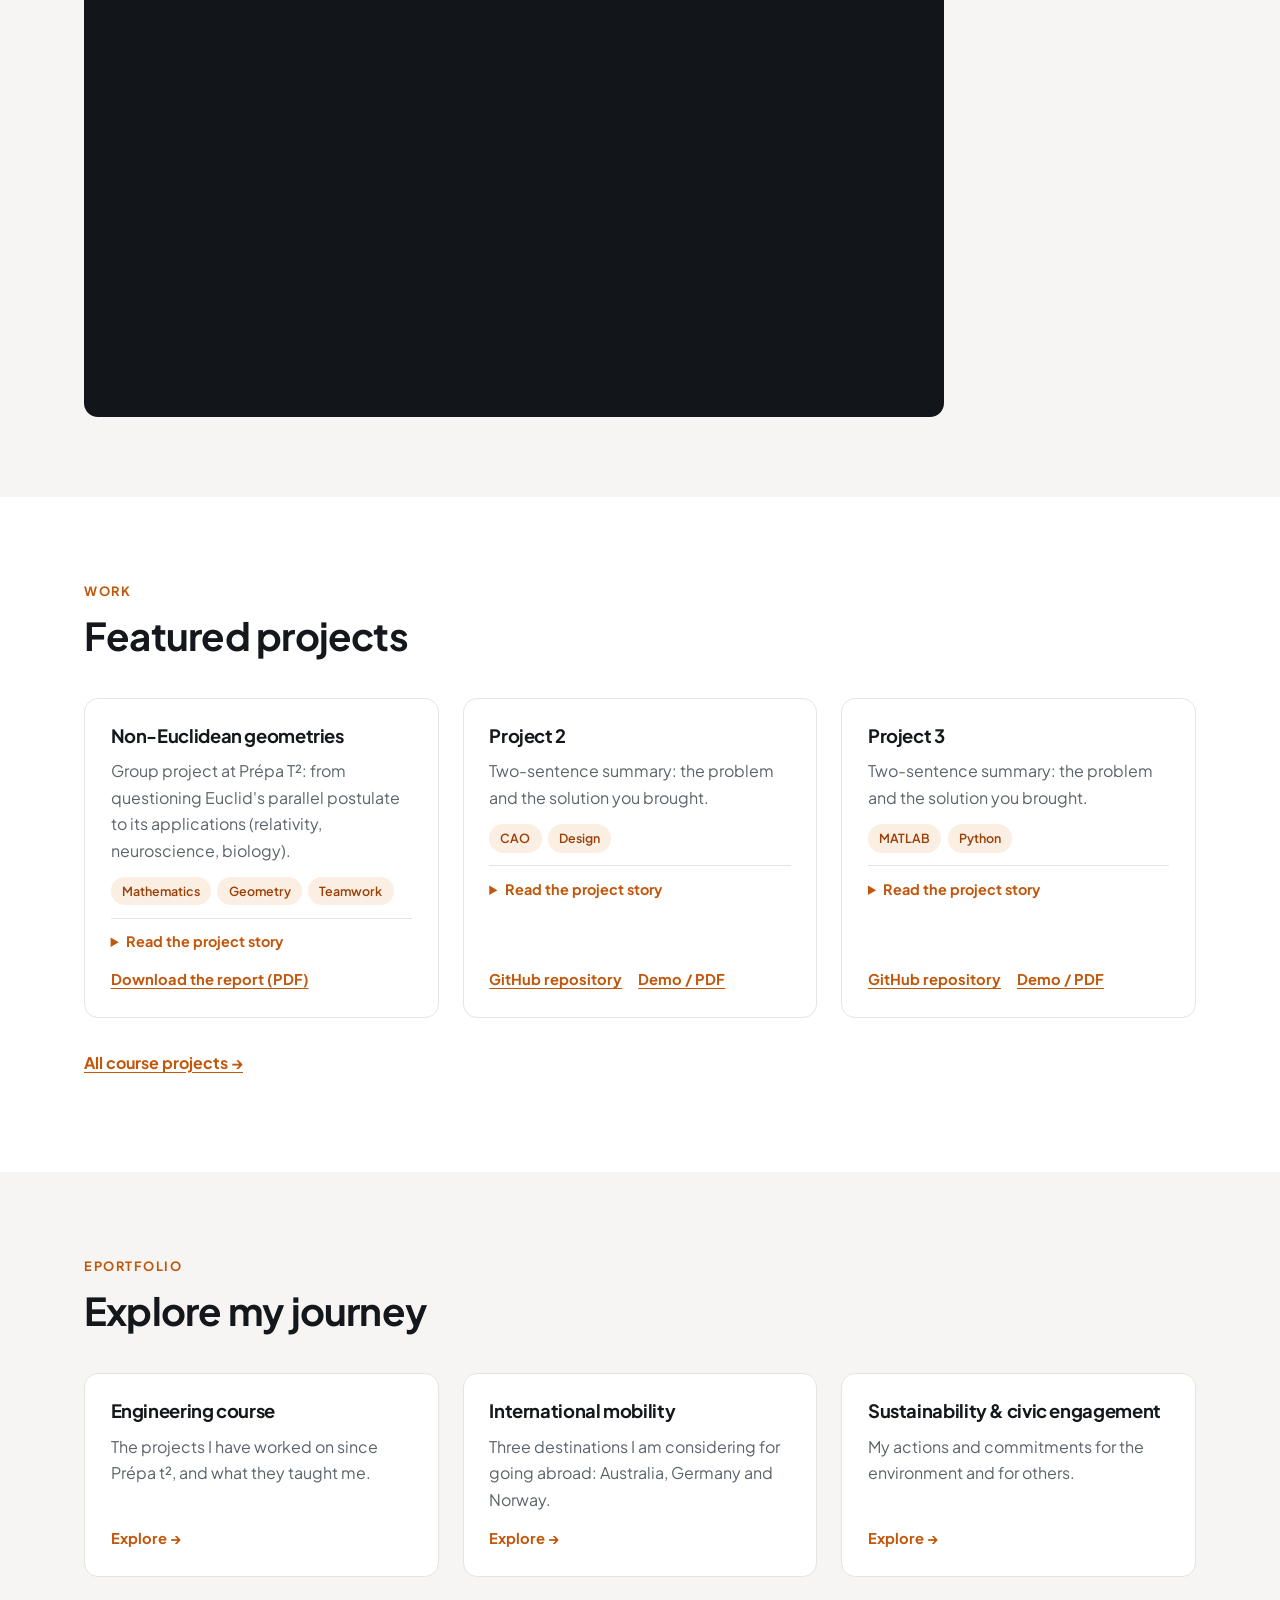
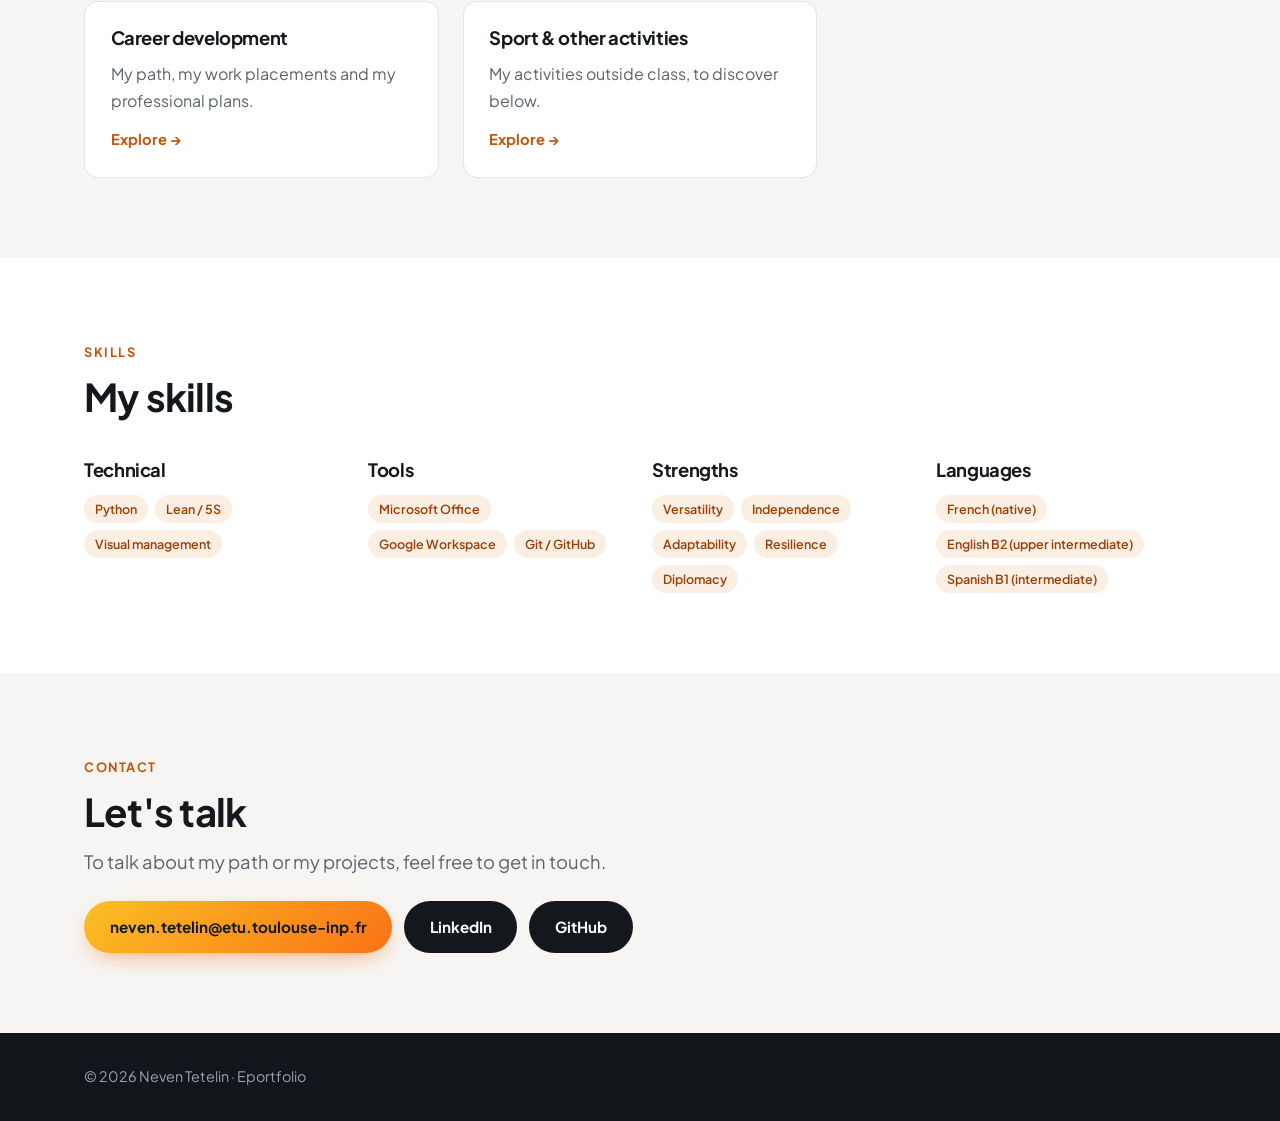
==== commit dcba7ddf: "Update index.html" ====
--- a/index.html
+++ b/index.html
@@ -72,12 +72,7 @@
         <h2 class="reveal"><span class="fr">Ma présentation en vidéo</span><span class="en">My video pitch</span></h2>
         <p class="reveal" style="color:var(--muted)"><span class="fr">Ma présentation en anglais (2 à 3 minutes).</span><span class="en">My presentation in English (2-3 minutes).</span></p>
         <div class="video reveal">
-          <!-- VIDEO : remplace le bloc <div class="placeholder">...</div> par :
-               <iframe src="https://www.youtube.com/embed/ID_DE_TA_VIDEO" title="Video pitch" allowfullscreen></iframe> -->
-          <div class="placeholder">
-            <svg viewBox="0 0 24 24" aria-hidden="true"><path d="M8 5v14l11-7z"/></svg>
-            <span><span class="fr">Vidéo à venir</span><span class="en">Video coming soon</span></span>
-          </div>
+          <iframe src="https://www.youtube-nocookie.com/embed/1KmlIylDkv8" title="Video pitch - Neven Tetelin" loading="lazy" referrerpolicy="strict-origin-when-cross-origin" allow="accelerometer; encrypted-media; picture-in-picture" allowfullscreen></iframe>
         </div>
       </div>
     </section>
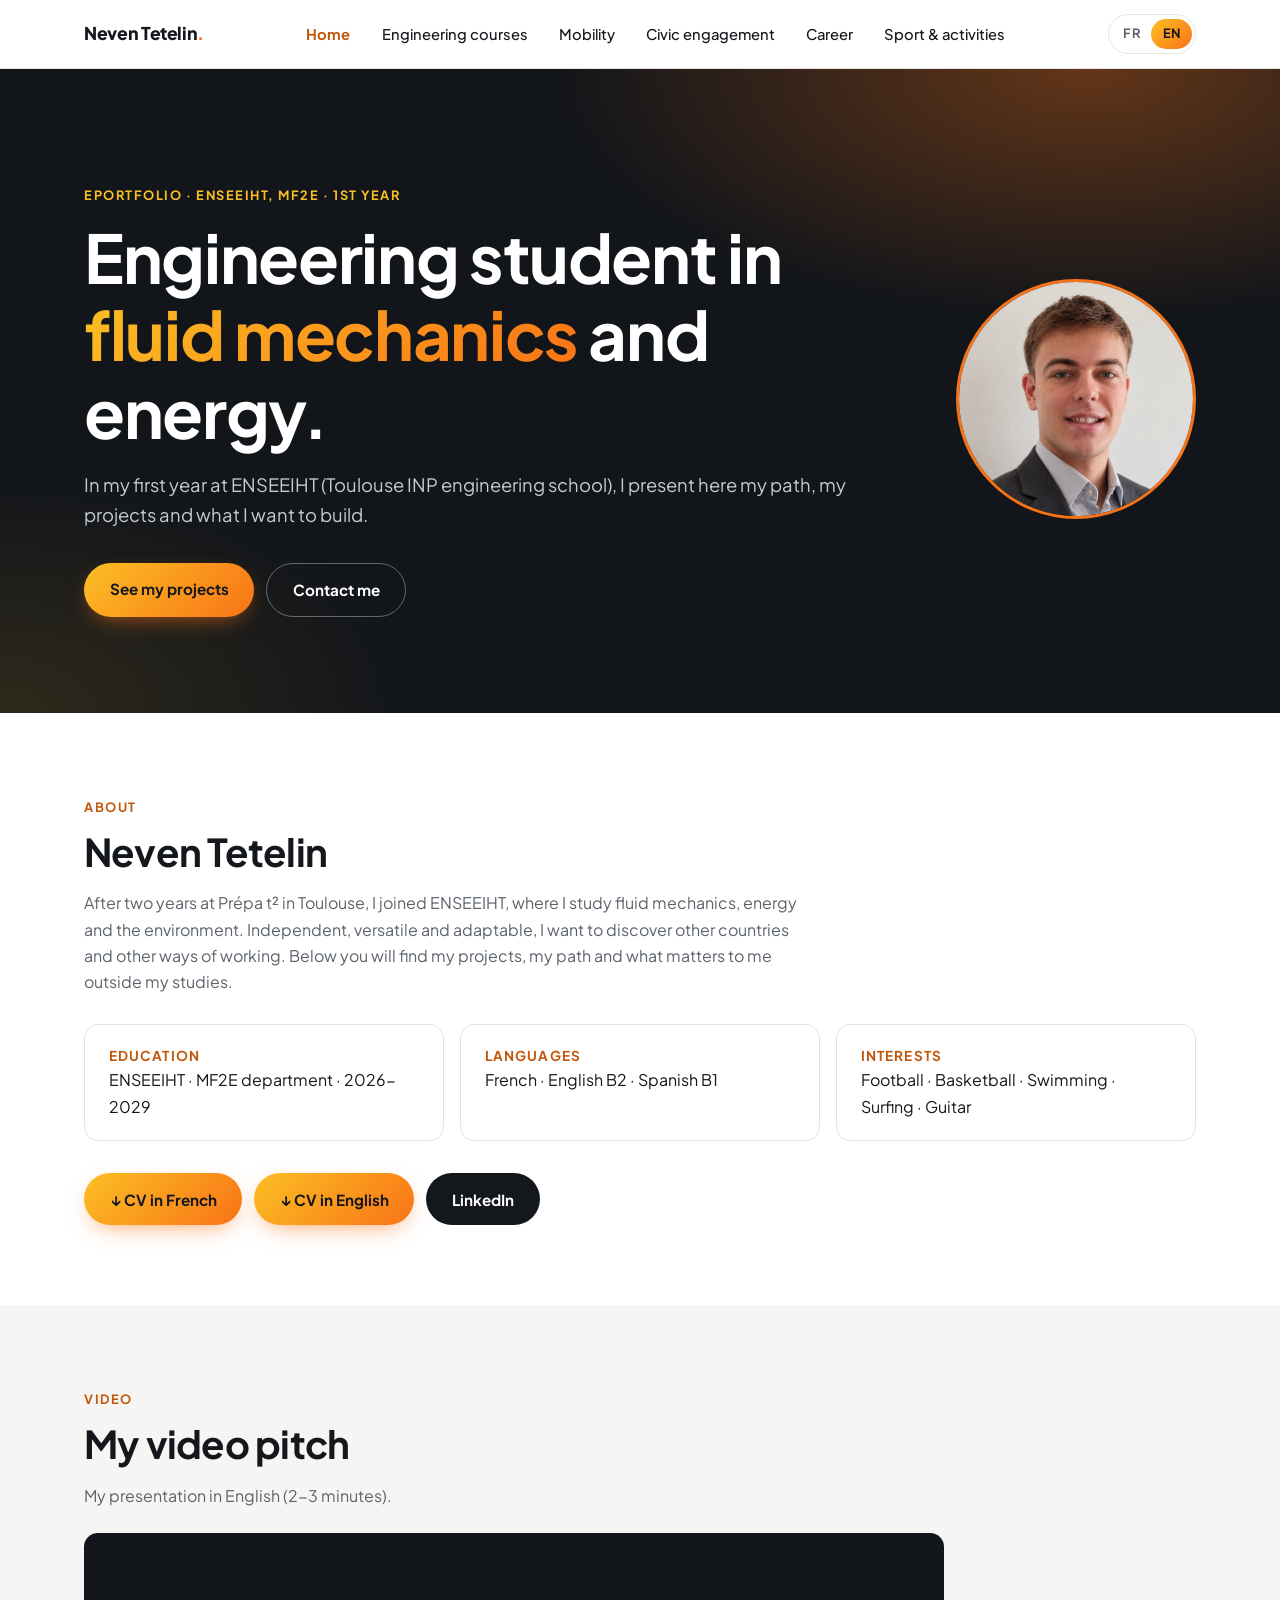
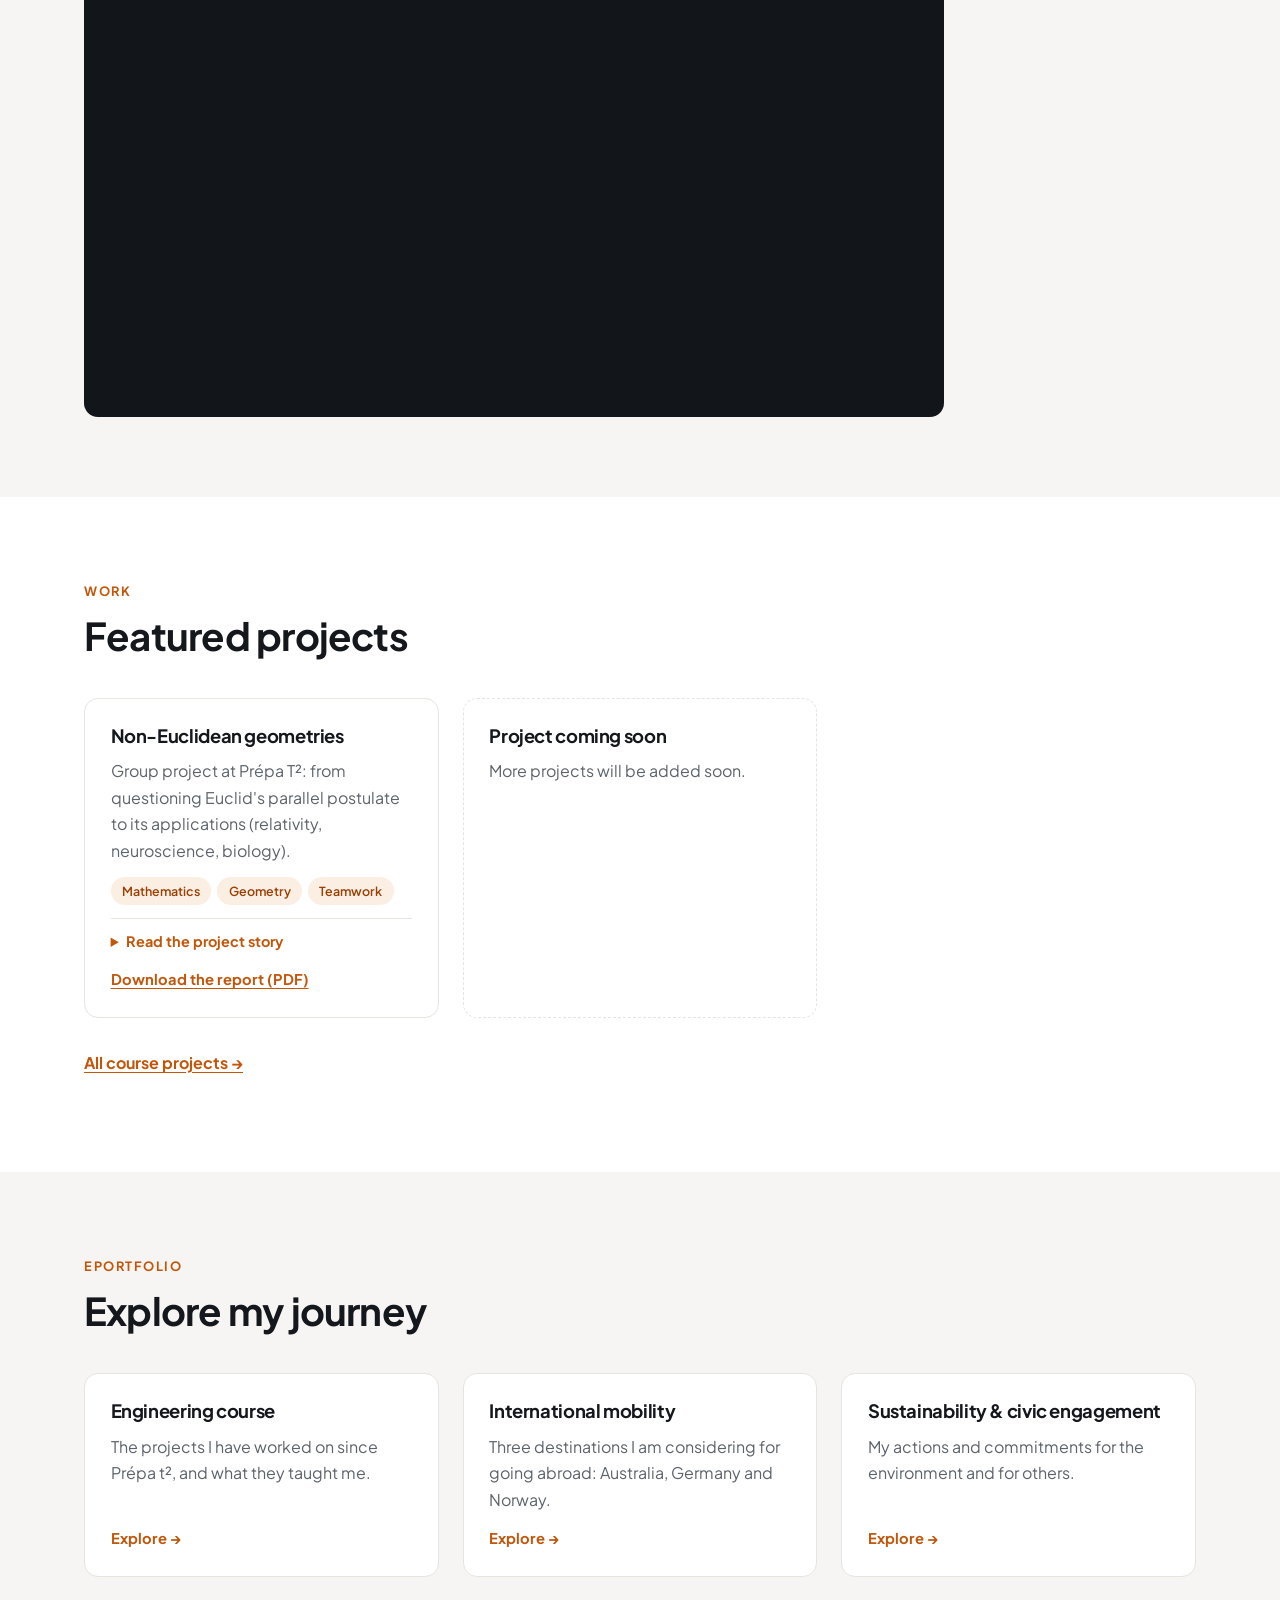
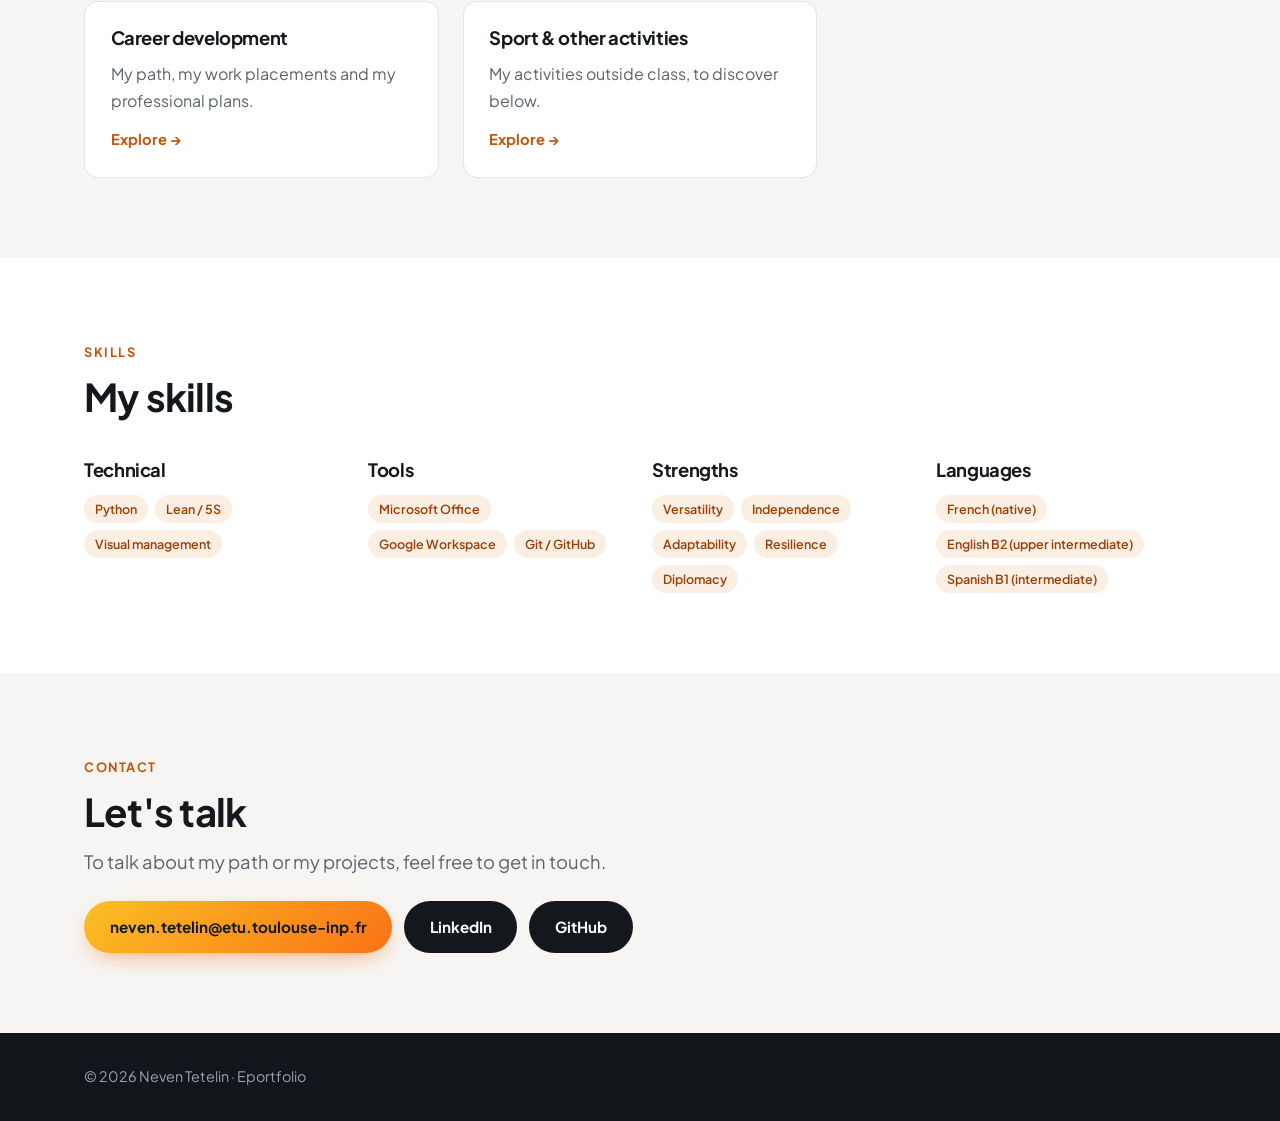
==== commit ebe2b3b8: "Update index.html" ====
--- a/index.html
+++ b/index.html
@@ -94,30 +94,7 @@
             <dt><span class="fr">Enseignements</span><span class="en">Lessons learned</span></dt><dd><span class="fr">Rendre des concepts abstraits accessibles et s'organiser en équipe.</span><span class="en">Making abstract concepts accessible and organising as a team.</span></dd></dl></details>
           <div class="links"><a href="Documents%20Eportfolio/Projet_G%C3%A9om%C3%A9trie_Non_Euclidienne.pdf" download><span class="fr">Télécharger le rapport (PDF)</span><span class="en">Download the report (PDF)</span></a></div>
         </article>
-        <article class="card">
-          <h3><span class="fr">Projet 2</span><span class="en">Project 2</span></h3>
-          <p><span class="fr">Résumé en deux phrases : le problème posé et la solution apportée.</span><span class="en">Two-sentence summary: the problem and the solution you brought.</span></p>
-          <ul class="tags"><li>CAO</li><li><span class="fr">Conception</span><span class="en">Design</span></li></ul>
-          <details><summary><span class="fr">Lire le récit du projet</span><span class="en">Read the project story</span></summary><dl>
-            <dt><span class="fr">Contexte</span><span class="en">Context</span></dt><dd><span class="fr">Situation de départ, enjeux.</span><span class="en">Starting point and stakes.</span></dd>
-            <dt><span class="fr">Mon rôle</span><span class="en">My role</span></dt><dd><span class="fr">Ce que j'ai fait précisément.</span><span class="en">What I did, precisely.</span></dd>
-            <dt><span class="fr">Méthodes</span><span class="en">Methods</span></dt><dd><span class="fr">Outils et démarche.</span><span class="en">Tools and approach.</span></dd>
-            <dt><span class="fr">Résultats</span><span class="en">Results</span></dt><dd><span class="fr">Livrables et preuves.</span><span class="en">Deliverables and evidence.</span></dd>
-            <dt><span class="fr">Enseignements</span><span class="en">Lessons learned</span></dt><dd><span class="fr">Ce que j'ai appris.</span><span class="en">What I learned.</span></dd></dl></details>
-          <div class="links"><a href="#"><span class="fr">Dépôt GitHub</span><span class="en">GitHub repository</span></a><a href="#"><span class="fr">Démo / PDF</span><span class="en">Demo / PDF</span></a></div>
-        </article>
-        <article class="card">
-          <h3><span class="fr">Projet 3</span><span class="en">Project 3</span></h3>
-          <p><span class="fr">Résumé en deux phrases : le problème posé et la solution apportée.</span><span class="en">Two-sentence summary: the problem and the solution you brought.</span></p>
-          <ul class="tags"><li>MATLAB</li><li>Python</li></ul>
-          <details><summary><span class="fr">Lire le récit du projet</span><span class="en">Read the project story</span></summary><dl>
-            <dt><span class="fr">Contexte</span><span class="en">Context</span></dt><dd><span class="fr">Situation de départ, enjeux.</span><span class="en">Starting point and stakes.</span></dd>
-            <dt><span class="fr">Mon rôle</span><span class="en">My role</span></dt><dd><span class="fr">Ce que j'ai fait précisément.</span><span class="en">What I did, precisely.</span></dd>
-            <dt><span class="fr">Méthodes</span><span class="en">Methods</span></dt><dd><span class="fr">Outils et démarche.</span><span class="en">Tools and approach.</span></dd>
-            <dt><span class="fr">Résultats</span><span class="en">Results</span></dt><dd><span class="fr">Livrables et preuves.</span><span class="en">Deliverables and evidence.</span></dd>
-            <dt><span class="fr">Enseignements</span><span class="en">Lessons learned</span></dt><dd><span class="fr">Ce que j'ai appris.</span><span class="en">What I learned.</span></dd></dl></details>
-          <div class="links"><a href="#"><span class="fr">Dépôt GitHub</span><span class="en">GitHub repository</span></a><a href="#"><span class="fr">Démo / PDF</span><span class="en">Demo / PDF</span></a></div>
-        </article>
+        <article class="card empty"><h3><span class="fr">Projet à venir</span><span class="en">Project coming soon</span></h3><p><span class="fr">D'autres projets seront ajoutés prochainement.</span><span class="en">More projects will be added soon.</span></p></article>
         </div>
         <p class="reveal" style="margin-top:2rem"><a href="cursus.html"><strong><span class="fr">Tous les projets du cursus →</span><span class="en">All course projects →</span></strong></a></p>
       </div>
